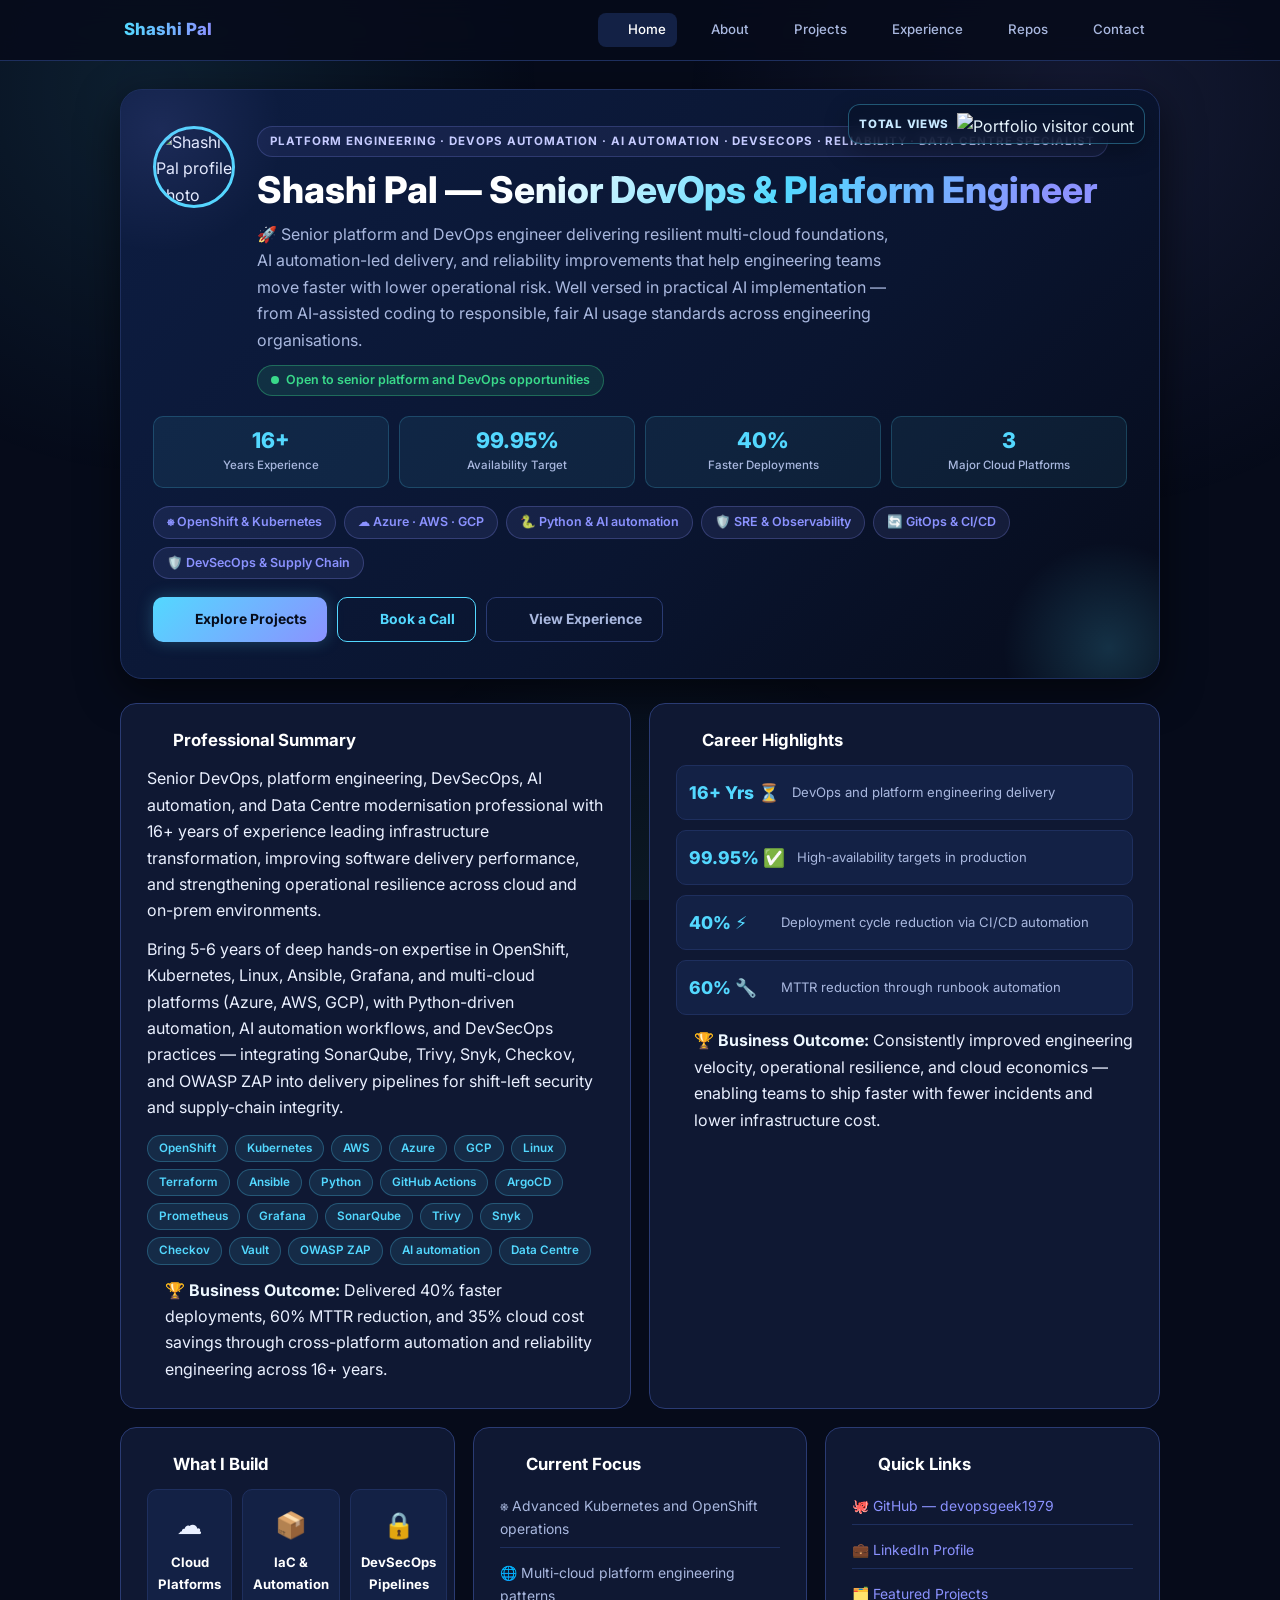
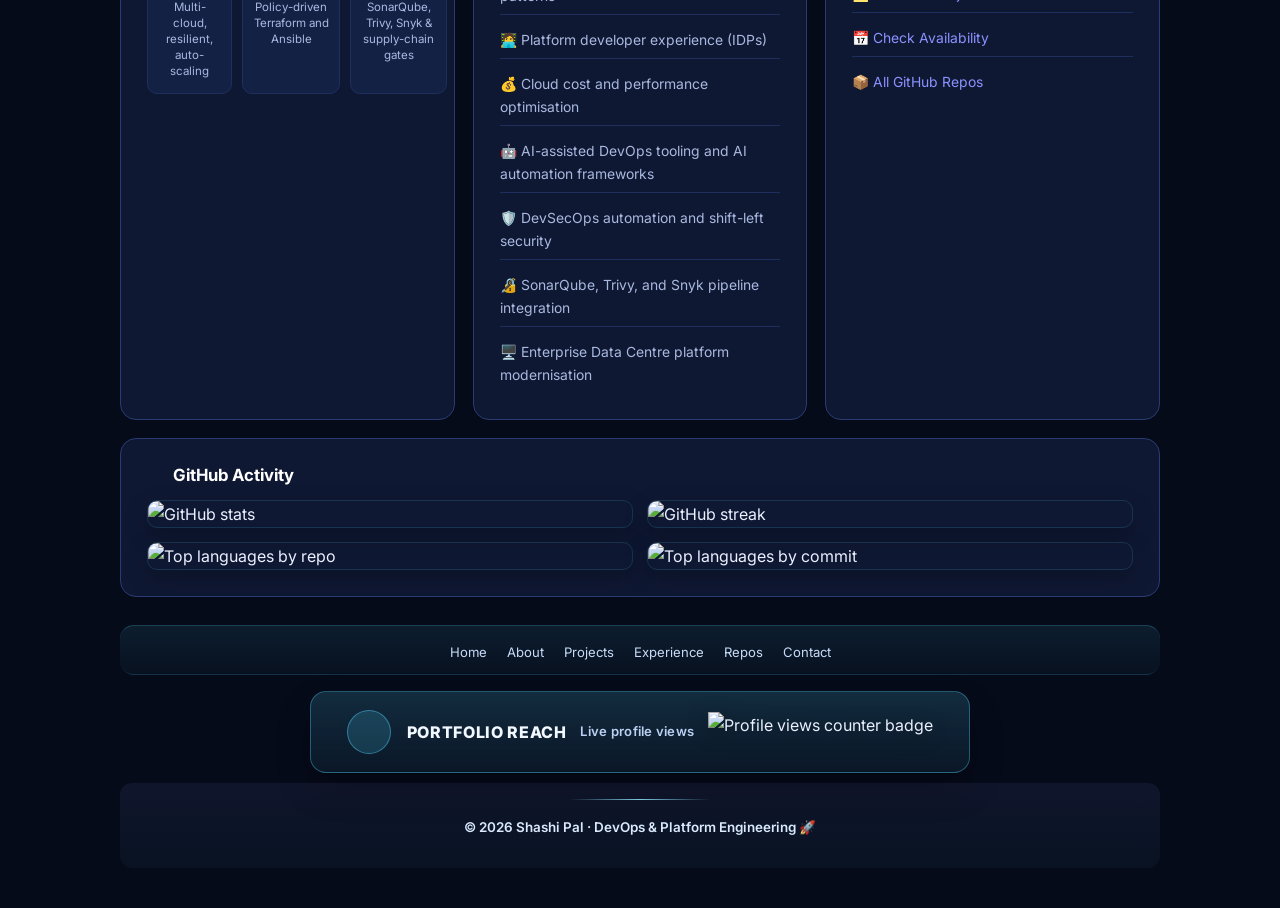
==== index.html @ 7ae26b55 "Add AI automation and Data Centre positioning across all profile pages" ====
<!doctype html>
<html lang="en">
  <head>
    <meta charset="UTF-8" />
    <meta name="viewport" content="width=device-width, initial-scale=1.0" />
    <meta name="description" content="Shashi Pal — Senior DevOps &amp; Platform Engineer with 16+ years leading multi-cloud platform engineering, Kubernetes, DevSecOps, AI automation, and Data Centre modernisation. Available for senior remote roles." />
    <meta name="keywords" content="DevOps Engineer, Platform Engineer, DevSecOps, AI automation, Data Centre, Kubernetes, Terraform, CI/CD, AWS, Azure, GCP, SRE, Infrastructure as Code, cloud automation, multi-cloud, SonarQube, Trivy, Snyk, Checkov, HashiCorp Vault, OWASP ZAP, supply chain security, shift-left security" />
    <meta name="author" content="Shashi Pal" />
    <meta name="robots" content="index, follow" />
    <title>Shashi Pal | Senior DevOps &amp; Platform Engineer</title>
    <link rel="canonical" href="https://devopsgeek1979.github.io/devopsgeek1979/" />
    <!-- Open Graph -->
    <meta property="og:type" content="website" />
    <meta property="og:url" content="https://devopsgeek1979.github.io/devopsgeek1979/" />
    <meta property="og:title" content="Shashi Pal | Senior DevOps &amp; Platform Engineer" />
    <meta property="og:description" content="Senior DevOps &amp; Platform Engineer with 16+ years leading multi-cloud platforms, Kubernetes, CI/CD pipelines, and reliability engineering. Available for senior remote roles." />
    <meta property="og:image" content="https://devopsgeek1979.github.io/devopsgeek1979/assets/og-preview.png" />
    <!-- Twitter Card -->
    <meta name="twitter:card" content="summary_large_image" />
    <meta name="twitter:title" content="Shashi Pal | Senior DevOps &amp; Platform Engineer" />
    <meta name="twitter:description" content="Senior DevOps &amp; Platform Engineer with 16+ years leading multi-cloud platforms, Kubernetes, CI/CD pipelines, and reliability engineering." />
    <meta name="twitter:image" content="https://devopsgeek1979.github.io/devopsgeek1979/assets/og-preview.png" />
    <link rel="stylesheet" href="assets/css/styles.css" />
    <link rel="preconnect" href="https://unpkg.com" crossorigin />
    <link rel="dns-prefetch" href="//unpkg.com" />
    <script defer src="https://unpkg.com/lucide@latest/dist/umd/lucide.min.js"></script>
  </head>
  <body>
    <div id="scroll-progress"></div>
    <header class="site-header">
      <nav class="nav" aria-label="Primary navigation">
        <a class="brand" href="index.html">Shashi Pal</a>
        <div class="nav-links">
          <a href="index.html" data-nav><i data-lucide="house" class="lucide"></i>Home</a>
          <a href="about.html" data-nav><i data-lucide="user" class="lucide"></i>About</a>
          <a href="projects.html" data-nav><i data-lucide="layout-grid" class="lucide"></i>Projects</a>
          <a href="experience.html" data-nav><i data-lucide="briefcase" class="lucide"></i>Experience</a>
          <a href="repos.html" data-nav><i data-lucide="git-branch" class="lucide"></i>Repos</a>
          <a href="contact.html" data-nav><i data-lucide="mail" class="lucide"></i>Contact</a>
        </div>
      </nav>
    </header>

    <main class="container">

      <section class="hero">
        <a class="hero-view-ribbon" aria-label="View GitHub profile" href="https://github.com/devopsgeek1979" target="_blank" rel="noopener noreferrer">
          <span class="hero-view-ribbon-label">Total Views</span>
          <img src="https://komarev.com/ghpvc/?username=devopsgeek1979&label=Visitors&color=53d8ff&style=flat-square" alt="Portfolio visitor count" loading="lazy" />
        </a>
        <div class="hero-head">
          <img class="profile-photo" src="https://github.com/devopsgeek1979.png" alt="Shashi Pal profile photo" width="92" height="92" loading="eager" decoding="async" />
          <div class="hero-text">
            <div class="hero-eyebrow">Platform Engineering · DevOps Automation · AI automation · DevSecOps · Reliability · Data Centre Specialist</div>
            <h1>Shashi Pal &mdash; Senior DevOps &amp; Platform Engineer</h1>
            <p>&#x1F680; Senior platform and DevOps engineer delivering resilient multi-cloud foundations, AI automation-led delivery, and reliability improvements that help engineering teams move faster with lower operational risk. Well versed in practical AI implementation &mdash; from AI-assisted coding to responsible, fair AI usage standards across engineering organisations.</p>
            <span class="avail-badge"><span class="avail-dot"></span> Open to senior platform and DevOps opportunities</span>
          </div>
        </div>
        <div class="hero-metrics">
          <div class="hero-metric"><strong>16+</strong><span>Years Experience</span></div>
          <div class="hero-metric"><strong>99.95%</strong><span>Availability Target</span></div>
          <div class="hero-metric"><strong>40%</strong><span>Faster Deployments</span></div>
          <div class="hero-metric"><strong>3</strong><span>Major Cloud Platforms</span></div>
        </div>
        <div class="hero-kpis">
          <span class="hero-kpi">&#x2388; OpenShift &amp; Kubernetes</span>
          <span class="hero-kpi">&#x2601;&#xFE0F; Azure &middot; AWS &middot; GCP</span>
          <span class="hero-kpi">&#x1F40D; Python &amp; AI automation</span>
          <span class="hero-kpi">&#x1F6E1;&#xFE0F; SRE &amp; Observability</span>
          <span class="hero-kpi">&#x1F504; GitOps &amp; CI/CD</span>
          <span class="hero-kpi">&#x1F6E1;&#xFE0F; DevSecOps &amp; Supply Chain</span>
        </div>
        <div class="button-row">
          <a class="button" href="projects.html"><i data-lucide="layout-grid" class="lucide"></i> Explore Projects</a>
          <a class="button outline" href="contact.html"><i data-lucide="mail" class="lucide"></i> Book a Call</a>
          <a class="button ghost" href="experience.html"><i data-lucide="briefcase" class="lucide"></i> View Experience</a>
        </div>
      </section>

      <section class="grid">
        <article class="card half" data-delay="1">
          <h2><i data-lucide="shield-check" class="lucide lucide-lg"></i>Professional Summary</h2>
          <p>Senior DevOps, platform engineering, DevSecOps, AI automation, and Data Centre modernisation professional with 16+ years of experience leading infrastructure transformation, improving software delivery performance, and strengthening operational resilience across cloud and on-prem environments.</p>
          <p>Bring 5-6 years of deep hands-on expertise in OpenShift, Kubernetes, Linux, Ansible, Grafana, and multi-cloud platforms (Azure, AWS, GCP), with Python-driven automation, AI automation workflows, and DevSecOps practices &mdash; integrating SonarQube, Trivy, Snyk, Checkov, and OWASP ZAP into delivery pipelines for shift-left security and supply-chain integrity.</p>
          <div class="chips">
            <span class="chip">OpenShift</span><span class="chip">Kubernetes</span><span class="chip">AWS</span>
            <span class="chip">Azure</span><span class="chip">GCP</span><span class="chip">Linux</span>
            <span class="chip">Terraform</span><span class="chip">Ansible</span><span class="chip">Python</span>
            <span class="chip">GitHub Actions</span><span class="chip">ArgoCD</span>
            <span class="chip">Prometheus</span><span class="chip">Grafana</span>
            <span class="chip">SonarQube</span><span class="chip">Trivy</span><span class="chip">Snyk</span>
            <span class="chip">Checkov</span><span class="chip">Vault</span><span class="chip">OWASP ZAP</span>
            <span class="chip">AI automation</span><span class="chip">Data Centre</span>
          </div>
          <div class="outcome-points">
            <div class="outcome-point"><strong>🏆 Business Outcome:</strong> <span>Delivered 40% faster deployments, 60% MTTR reduction, and 35% cloud cost savings through cross-platform automation and reliability engineering across 16+ years.</span></div>
          </div>
        </article>

        <article class="card half" data-delay="2">
          <h2><i data-lucide="trending-up" class="lucide lucide-lg"></i>Career Highlights</h2>
          <div class="kpi">
            <div class="item"><strong>16+ Yrs &#x23F3;</strong><span>DevOps and platform engineering delivery</span></div>
            <div class="item"><strong>99.95% &#x2705;</strong><span>High-availability targets in production</span></div>
            <div class="item"><strong>40% &#x26A1;</strong><span>Deployment cycle reduction via CI/CD automation</span></div>
            <div class="item"><strong>60% &#x1F527;</strong><span>MTTR reduction through runbook automation</span></div>
          </div>
          <div class="outcome-points">
            <div class="outcome-point"><strong>🏆 Business Outcome:</strong> <span>Consistently improved engineering velocity, operational resilience, and cloud economics — enabling teams to ship faster with fewer incidents and lower infrastructure cost.</span></div>
          </div>
        </article>

        <article class="card third" data-delay="1">
          <h2><i data-lucide="cpu" class="lucide lucide-lg"></i>What I Build</h2>
          <div class="feature-tiles">
            <div class="feature-tile">
              <span class="feature-tile-icon">&#x2601;&#xFE0F;</span>
              <span class="feature-tile-title">Cloud Platforms</span>
              <span class="feature-tile-desc">Multi-cloud, resilient, auto-scaling</span>
            </div>
            <div class="feature-tile">
              <span class="feature-tile-icon">&#x1F4E6;</span>
              <span class="feature-tile-title">IaC &amp; Automation</span>
              <span class="feature-tile-desc">Policy-driven Terraform and Ansible</span>
            </div>
            <div class="feature-tile">
              <span class="feature-tile-icon">&#x1F512;</span>
              <span class="feature-tile-title">DevSecOps Pipelines</span>
              <span class="feature-tile-desc">SonarQube, Trivy, Snyk &amp; supply-chain gates</span>
            </div>
          </div>
        </article>

        <article class="card third" data-delay="2">
          <h2><i data-lucide="target" class="lucide lucide-lg"></i>Current Focus</h2>
          <ul class="list-clean">
            <li>&#x2388; Advanced Kubernetes and OpenShift operations</li>
            <li>&#x1F310; Multi-cloud platform engineering patterns</li>
            <li>&#x1F9D1;&#x200D;&#x1F4BB; Platform developer experience (IDPs)</li>
            <li>&#x1F4B0; Cloud cost and performance optimisation</li>
            <li>&#x1F916; AI-assisted DevOps tooling and AI automation frameworks</li>
            <li>&#x1F6E1;&#xFE0F; DevSecOps automation and shift-left security</li>
            <li>&#x1F50F; SonarQube, Trivy, and Snyk pipeline integration</li>
            <li>&#x1F5A5;&#xFE0F; Enterprise Data Centre platform modernisation</li>
          </ul>
        </article>

        <article class="card third" data-delay="3">
          <h2><i data-lucide="link" class="lucide lucide-lg"></i>Quick Links</h2>
          <ul class="list-clean">
            <li>&#x1F419; <a href="https://github.com/devopsgeek1979" target="_blank" rel="noopener">GitHub &mdash; devopsgeek1979</a></li>
            <li>&#x1F4BC; <a href="https://www.linkedin.com/in/shashi-pal1979/" target="_blank" rel="noopener">LinkedIn Profile</a></li>
            <li>&#x1F5C2;&#xFE0F; <a href="projects.html">Featured Projects</a></li>
            <li>&#x1F4C5; <a href="contact.html">Check Availability</a></li>
            <li>&#x1F4E6; <a href="repos.html">All GitHub Repos</a></li>
          </ul>
        </article>
      </section>

      <section class="grid">
        <article class="card" data-delay="1">
          <h2><i data-lucide="bar-chart-2" class="lucide lucide-lg"></i>GitHub Activity</h2>
          <div class="stats-grid">
            <img src="https://github-profile-summary-cards.vercel.app/api/cards/stats?username=devopsgeek1979&theme=tokyonight" alt="GitHub stats" loading="lazy" />
            <img src="https://streak-stats.demolab.com/?user=devopsgeek1979&theme=tokyonight&hide_border=true" alt="GitHub streak" loading="lazy" />
            <img src="https://github-profile-summary-cards.vercel.app/api/cards/repos-per-language?username=devopsgeek1979&theme=tokyonight" alt="Top languages by repo" loading="lazy" />
            <img src="https://github-profile-summary-cards.vercel.app/api/cards/most-commit-language?username=devopsgeek1979&theme=tokyonight" alt="Top languages by commit" loading="lazy" />
          </div>
        </article>
      </section>

      <nav class="footer-links" aria-label="Footer navigation">
        <a href="index.html">Home</a><a href="about.html">About</a>
        <a href="projects.html">Projects</a><a href="experience.html">Experience</a>
        <a href="repos.html">Repos</a><a href="contact.html">Contact</a>
      </nav>
      <a class="footer-profile-card" aria-label="View GitHub profile" href="https://github.com/devopsgeek1979" target="_blank" rel="noopener noreferrer">
        <div class="footer-profile-icon-wrap"><i data-lucide="eye" class="lucide footer-profile-icon"></i></div>
        <div class="footer-profile-content">
          <p class="footer-profile-title">Portfolio Reach</p>
          <p class="footer-profile-subtitle">Live profile views</p>
          <img src="https://komarev.com/ghpvc/?username=devopsgeek1979&label=Portfolio%20Views&color=53d8ff&style=for-the-badge" alt="Profile views counter badge" loading="lazy" />
        </div>
      </a>
      <footer class="footer">&copy; 2026 Shashi Pal &middot; DevOps &amp; Platform Engineering &#x1F680;</footer>
    </main>
    <script src="assets/js/main.js"></script>
  </body>
</html>
---- assets/css/styles.css ----
@import url('https://fonts.googleapis.com/css2?family=Inter:wght@400;500;600;700;800&display=swap');

/* ── Design tokens ───────────────────────────────────── */
:root {
  --bg:#060b1a; --panel:#0f1833; --panel-soft:#132145; --panel-raised:#111c3a;
  --text:#eaf0ff; --muted:#a9b8df; --muted-2:#6b7fb8;
  --accent:#53d8ff; --accent-2:#8b92ff; --accent-3:#6cf4c2; --accent-4:#ffb347;
  --danger:#ff6b6b; --ok:#39d98a; --warn:#f7b731;
  --border:#2a3b73; --border-soft:#1e2f5e;
  --radius:16px; --radius-sm:10px; --radius-lg:22px;
  --shadow:0 4px 24px rgba(0,0,0,.45); --shadow-lg:0 12px 40px rgba(0,0,0,.55);
  --transition:0.18s ease;
}

/* ── Reset / Base ────────────────────────────────────── */
*,*::before,*::after{box-sizing:border-box;margin:0;padding:0}
html{scroll-behavior:smooth}
body{font-family:'Inter',system-ui,sans-serif;background:var(--bg);color:var(--text);line-height:1.65;min-height:100vh;-webkit-font-smoothing:antialiased;position:relative;overflow-x:hidden}
body::before{
  content:'';position:fixed;inset:0;pointer-events:none;z-index:-1;
  background:
    radial-gradient(circle at 12% 10%, rgba(83,216,255,.10), transparent 28%),
    radial-gradient(circle at 85% 12%, rgba(139,146,255,.11), transparent 30%),
    radial-gradient(circle at 50% 100%, rgba(108,244,194,.06), transparent 26%);
}
img{max-width:100%;height:auto;display:block}
a{color:var(--accent);text-decoration:none;transition:color var(--transition)}
a:hover{color:#fff}
ul{list-style:none}
h1,h2,h3,h4{line-height:1.25;font-weight:700}
p{margin:0}

/* ── Scroll progress bar ─────────────────────────────── */
#scroll-progress{
  position:fixed;top:0;left:0;height:3px;width:0;z-index:1000;
  background:linear-gradient(90deg,var(--accent),var(--accent-2),var(--accent-3));
  transition:width .1s linear;
}

/* ── Navigation ──────────────────────────────────────── */
.site-header{
  position:sticky;top:0;z-index:100;
  background:rgba(6,11,26,.85);
  -webkit-backdrop-filter:blur(12px);
  backdrop-filter:blur(12px);
  border-bottom:1px solid var(--border-soft);
}
.nav{
  max-width:1080px;margin:0 auto;padding:0 24px;
  min-height:60px;display:flex;align-items:center;justify-content:space-between;gap:16px;
}
.brand{font-size:1.05rem;font-weight:800;background:linear-gradient(90deg,var(--accent),var(--accent-2));-webkit-background-clip:text;background-clip:text;-webkit-text-fill-color:transparent}
.nav-links{display:flex;gap:4px;align-items:center;flex-wrap:wrap}
.nav-links a{
  display:flex;align-items:center;gap:5px;padding:6px 11px;border-radius:8px;
  font-size:.83rem;font-weight:500;color:var(--muted);transition:background var(--transition),color var(--transition);
}
.nav-links a:hover,.nav-links a.active{background:var(--panel-soft);color:#fff}
.nav-links .lucide{width:14px;height:14px}

/* ── Container ───────────────────────────────────────── */
.container{max-width:1080px;margin:0 auto;padding:28px 20px 40px}

/* ── Hero ────────────────────────────────────────────── */
.hero{
  position:relative;overflow:hidden;
  border-radius:var(--radius-lg);padding:36px 32px;margin-bottom:24px;
  background:linear-gradient(135deg,#0d1d42 0%,#0a1530 60%,#060b1a 100%);
  border:1px solid var(--border-soft);
  box-shadow:var(--shadow-lg);
}
.hero-view-ribbon{
  position:absolute;
  top:14px;
  right:14px;
  z-index:3;
  display:flex;
  align-items:center;
  gap:8px;
  padding:8px 10px;
  border-radius:12px;
  border:1px solid rgba(83,216,255,.34);
  background:rgba(8,18,42,.72);
  -webkit-backdrop-filter:blur(8px);
  backdrop-filter:blur(8px);
  box-shadow:0 8px 24px rgba(0,0,0,.28);
  text-decoration:none;
  color:#e9f7ff;
  transition:transform var(--transition),border-color var(--transition),background var(--transition);
}
.hero-view-ribbon:hover{transform:translateY(-1px);border-color:rgba(83,216,255,.58);background:rgba(10,22,50,.82)}
.hero-view-ribbon:focus-visible{outline:none;box-shadow:0 0 0 3px rgba(83,216,255,.25),0 8px 24px rgba(0,0,0,.28)}
.hero-view-ribbon-label{font-size:.72rem;font-weight:800;letter-spacing:.06em;text-transform:uppercase;color:#c7e8ff}
.hero-view-ribbon img{height:22px;width:auto;display:block}
.hero::before{
  content:'';position:absolute;inset:auto -60px -80px auto;width:220px;height:220px;border-radius:50%;
  background:radial-gradient(circle, rgba(83,216,255,.18), transparent 68%);
  pointer-events:none;
}
.hero::after{
  content:'';position:absolute;top:-80px;left:-80px;width:240px;height:240px;border-radius:50%;
  background:radial-gradient(circle, rgba(139,146,255,.12), transparent 72%);
  pointer-events:none;
}
.hero-head{display:flex;align-items:flex-start;gap:22px;margin-bottom:20px}
.profile-photo{width:82px;height:82px;border-radius:50%;border:3px solid var(--accent);flex-shrink:0;animation:float 5s ease-in-out infinite}
.hero-text{flex:1}
.hero-eyebrow{
  display:inline-flex;align-items:center;gap:8px;margin-bottom:10px;
  padding:5px 12px;border-radius:999px;
  border:1px solid rgba(139,146,255,.22);background:rgba(139,146,255,.08);
  color:#c6cbff;font-size:.72rem;font-weight:700;letter-spacing:.08em;text-transform:uppercase;
}
.hero h1{
  font-size:clamp(1.5rem,3.5vw,2.3rem);font-weight:800;
  background:linear-gradient(120deg,#fff 30%,var(--accent) 60%,var(--accent-2) 90%);
  -webkit-background-clip:text;background-clip:text;-webkit-text-fill-color:transparent;
  margin-bottom:8px;
}
.hero p{color:var(--muted);font-size:1rem;margin-bottom:12px;max-width:64ch}

/* Availability badge */
.avail-badge{
  display:inline-flex;align-items:center;gap:7px;
  background:rgba(57,217,138,.12);border:1px solid rgba(57,217,138,.35);
  color:#39d98a;border-radius:999px;padding:4px 13px;font-size:.78rem;font-weight:600;
}
.avail-dot{width:8px;height:8px;border-radius:50%;background:#39d98a;animation:pulse 1.8s ease-in-out infinite}
@keyframes pulse{0%,100%{opacity:1;transform:scale(1)}50%{opacity:.5;transform:scale(1.4)}}

/* Hero metrics row */
.hero-metrics{
  display:grid;grid-template-columns:repeat(4,1fr);gap:10px;
  margin:18px 0;
}
.hero-metric{
  background:rgba(83,216,255,.07);border:1px solid rgba(83,216,255,.2);
  border-radius:var(--radius-sm);padding:12px 10px;text-align:center;
}
.hero-metric strong{display:block;font-size:1.35rem;font-weight:800;color:var(--accent);line-height:1.1}
.hero-metric span{font-size:.72rem;color:var(--muted);margin-top:4px;display:block;font-weight:500}

/* Hero KPI pills */
.hero-kpis{display:flex;flex-wrap:wrap;gap:8px;margin:14px 0}
.hero-kpi{
  background:rgba(139,146,255,.1);border:1px solid rgba(139,146,255,.25);
  color:var(--accent-2);border-radius:999px;padding:5px 13px;font-size:.78rem;font-weight:600;
}

/* Impact strip */
.impact-strip{
  display:grid;grid-template-columns:repeat(4,1fr);gap:10px;margin-top:18px;
}
.impact-item{
  background:rgba(108,244,194,.07);border:1px solid rgba(108,244,194,.2);
  border-radius:var(--radius-sm);padding:14px 10px;text-align:center;
}
.impact-item strong{display:block;font-size:1.5rem;font-weight:800;color:var(--accent-3);line-height:1}
.impact-item span{font-size:.72rem;color:var(--muted);margin-top:5px;display:block;font-weight:500}

/* ── Buttons ──────────────────────────────────────────── */
.button-row{display:flex;flex-wrap:wrap;gap:10px;margin-top:18px}
.button{
  display:inline-flex;align-items:center;gap:7px;
  background:linear-gradient(135deg,var(--accent),var(--accent-2));
  color:#060b1a;border-radius:var(--radius-sm);padding:10px 20px;
  font-size:.87rem;font-weight:700;border:none;cursor:pointer;
  justify-content:center;
  transition:opacity var(--transition),transform var(--transition),box-shadow var(--transition);
  box-shadow:0 0 16px rgba(83,216,255,.25);
}
.button:hover{opacity:.88;transform:translateY(-1px);box-shadow:0 0 24px rgba(83,216,255,.4);color:#000}
.button.outline{
  background:transparent;color:var(--accent);
  border:1.5px solid var(--accent);box-shadow:none;
}
.button.outline:hover{background:rgba(83,216,255,.1);color:var(--accent)}
.button.ghost{
  background:transparent;color:var(--muted);
  border:1.5px solid var(--border);box-shadow:none;
}
.button.ghost:hover{background:var(--panel-soft);color:#fff;border-color:var(--muted-2)}
.button .lucide{width:15px;height:15px}

/* ── Grid system ─────────────────────────────────────── */
.grid{display:grid;gap:18px;grid-template-columns:repeat(12,1fr);margin-bottom:18px}
.card{
  grid-column:span 12;
  background:var(--panel);border:1px solid var(--border);border-radius:var(--radius);
  padding:26px;transition:border-color var(--transition),box-shadow var(--transition),transform var(--transition);
  animation:fadeUp .5s ease both;position:relative;overflow:hidden;
}
.card > p + p{margin-top:12px}
.card::before{
  content:'';position:absolute;top:0;left:0;right:0;height:2px;
  background:linear-gradient(90deg,var(--accent),var(--accent-2),var(--accent-3));
  opacity:0;transition:opacity var(--transition);
}
.card:hover{border-color:rgba(83,216,255,.35);box-shadow:0 8px 30px rgba(83,216,255,.1);transform:translateY(-2px)}
.card:hover::before{opacity:1}
.card.half{grid-column:span 6}
.card.third{grid-column:span 4}
.card h2{
  display:flex;align-items:center;gap:8px;
  font-size:1.05rem;font-weight:700;margin-bottom:14px;color:#fff;
}
.card h2 .lucide-lg{width:18px;height:18px;color:var(--accent)}

/* animation delay helpers */
[data-delay="1"]{animation-delay:.05s}
[data-delay="2"]{animation-delay:.12s}
[data-delay="3"]{animation-delay:.19s}

/* ── Feature tiles ───────────────────────────────────── */
.feature-tiles{display:grid;grid-template-columns:repeat(3,1fr);gap:10px;margin-top:8px}
.feature-tile{
  background:var(--panel-soft);border:1px solid var(--border-soft);
  border-radius:var(--radius-sm);padding:14px 10px;text-align:center;
  transition:background var(--transition),border-color var(--transition);
}
.feature-tile:hover{background:var(--panel-raised);border-color:rgba(83,216,255,.3)}
.feature-tile-icon{font-size:1.6rem;display:block;margin-bottom:6px}
.feature-tile-title{font-size:.82rem;font-weight:700;color:#fff;display:block;margin-bottom:3px}
.feature-tile-desc{font-size:.72rem;color:var(--muted);display:block;line-height:1.4}

/* ── Values grid ─────────────────────────────────────── */
.values-grid{display:grid;grid-template-columns:repeat(3,1fr);gap:10px;margin-top:16px}
.value-card{
  background:var(--panel-soft);border:1px solid var(--border-soft);
  border-radius:var(--radius-sm);padding:16px 12px;text-align:center;
  transition:border-color var(--transition),background var(--transition);
}
.value-card:hover{border-color:rgba(108,244,194,.35);background:var(--panel-raised)}
.value-icon{font-size:1.5rem;display:block;margin-bottom:7px}
.value-title{font-size:.82rem;font-weight:700;color:#fff;display:block;margin-bottom:4px}
.value-desc{font-size:.72rem;color:var(--muted);display:block;line-height:1.4}

/* ── Skill bars ──────────────────────────────────────── */
.skill-list{display:flex;flex-direction:column;gap:12px;margin-top:4px}
.skill-row{display:flex;flex-direction:column;gap:5px}
.skill-meta{display:flex;justify-content:space-between;align-items:center}
.skill-name{font-size:.83rem;font-weight:600;color:var(--text)}
.skill-pct{font-size:.75rem;font-weight:700;color:var(--accent)}
.skill-track{height:6px;background:var(--panel-soft);border-radius:999px;overflow:hidden}
.skill-fill{
  height:100%;border-radius:999px;width:0;
  background:linear-gradient(90deg,var(--accent),var(--accent-2));
  transition:width .8s cubic-bezier(.4,0,.2,1);
}
.skill-fill.animate{width:calc(var(--w)*100%)}
.skill-fill-95{--w:.95}
.skill-fill-90{--w:.90}
.skill-fill-92{--w:.92}
.skill-fill-94{--w:.94}
.skill-fill-88{--w:.88}
.skill-fill-85{--w:.85}
.skill-fill-91{--w:.91}
.skill-fill-86{--w:.86}
.skill-fill-87{--w:.87}
.skill-fill-82{--w:.82}

/* ── KPI boxes ───────────────────────────────────────── */
.kpi{display:flex;flex-direction:column;gap:10px}
.kpi .item{
  display:flex;align-items:center;gap:12px;
  background:var(--panel-soft);border-radius:var(--radius-sm);padding:12px;
  border:1px solid var(--border-soft);
}
.kpi .item strong{font-size:1.1rem;font-weight:800;color:var(--accent);min-width:80px;white-space:nowrap}
.kpi .item span{font-size:.82rem;color:var(--muted)}

/* ── Chips / badges ──────────────────────────────────── */
.chips{display:flex;flex-wrap:wrap;gap:7px;margin-top:14px}
.chip{
  background:rgba(83,216,255,.1);border:1px solid rgba(83,216,255,.25);
  color:var(--accent);border-radius:999px;padding:3px 11px;font-size:.73rem;font-weight:600;
  transition:transform var(--transition),border-color var(--transition),background var(--transition);
}
.chip:hover{transform:translateY(-1px);border-color:rgba(83,216,255,.42);background:rgba(83,216,255,.16)}
.badge{
  display:inline-block;border-radius:999px;padding:2px 10px;
  font-size:.7rem;font-weight:700;background:rgba(57,217,138,.15);color:var(--ok);
  border:1px solid rgba(57,217,138,.3);margin-top:4px;
}
.badge.info{background:rgba(83,216,255,.12);color:var(--accent);border-color:rgba(83,216,255,.3)}
.badge.warn{background:rgba(247,183,49,.12);color:var(--warn);border-color:rgba(247,183,49,.3)}
.badge.danger{background:rgba(255,107,107,.12);color:var(--danger);border-color:rgba(255,107,107,.3)}

.profile-points{display:grid;gap:10px;margin-top:16px}
.profile-point{padding:14px 14px 13px;border-radius:12px;background:rgba(83,216,255,.06);border:1px solid rgba(83,216,255,.16)}
.profile-point strong{display:block;font-size:.84rem;font-weight:800;color:#fff;margin-bottom:4px}
.profile-point span{display:block;font-size:.78rem;color:var(--muted);line-height:1.55}

.role-fit-list{display:flex;flex-wrap:wrap;gap:8px;margin-top:14px}
.role-fit-chip{display:inline-flex;align-items:center;justify-content:center;padding:6px 12px;border-radius:999px;background:rgba(139,146,255,.12);border:1px solid rgba(139,146,255,.22);color:#d6dbff;font-size:.76rem;font-weight:700}
.ghost-chip{background:rgba(255,255,255,.04);border-color:rgba(255,255,255,.10);color:var(--muted)}
.compact-role-fit{margin-top:14px}
.slim-notice{margin-top:14px;margin-bottom:0}

/* ── Timeline ────────────────────────────────────────── */
.timeline{display:flex;flex-direction:column;gap:22px;position:relative;padding-left:22px}
.timeline::before{
  content:'';position:absolute;left:6px;top:4px;bottom:4px;width:2px;
  background:linear-gradient(to bottom,var(--accent),var(--accent-2),transparent);
  border-radius:2px;
}
.timeline .point{position:relative}
.timeline .point::before{
  content:'';position:absolute;left:-22px;top:5px;
  width:12px;height:12px;border-radius:50%;
  background:var(--accent);border:2px solid var(--bg);
  box-shadow:0 0 8px var(--accent);
  transition:transform var(--transition),box-shadow var(--transition);
}
.timeline .point:hover::before{transform:scale(1.3);box-shadow:0 0 14px var(--accent)}
.timeline .point h3{font-size:.95rem;font-weight:700;color:#fff;margin-bottom:3px}
.timeline .date{font-size:.75rem;color:var(--accent-2);font-weight:600;margin-bottom:6px}
.timeline .point p{font-size:.84rem;color:var(--muted);line-height:1.6}
.timeline-outcome{
  margin-top:6px;
  font-size:.78rem;
  color:#cde1ff;
  background:rgba(83,216,255,.08);
  border:1px solid rgba(83,216,255,.2);
  border-left:2px solid var(--accent);
  border-radius:6px;
  padding:5px 9px;
}
.timeline-outcome strong{color:#eef7ff}
.outcome-points{margin:12px 0 0 18px;padding:0;list-style:disc}
.outcome-points li{font-size:.79rem;color:#c9d9f6;line-height:1.55;margin-bottom:4px}
.outcome-points li::marker{color:var(--accent)}
.outcome-points strong{color:#edf7ff}

/* ── Project cards ───────────────────────────────────── */
.project{
  padding:16px;margin-bottom:14px;border-radius:var(--radius-sm);
  background:var(--panel-soft);border:1px solid var(--border-soft);border-left:3px solid var(--accent);
  transition:transform var(--transition),border-color var(--transition);
}
.project:last-child{margin-bottom:0}
.project:hover{transform:translateX(3px);border-color:rgba(83,216,255,.4)}
.project h3{font-size:.93rem;font-weight:700;color:#fff;margin-bottom:6px}
.project p{font-size:.83rem;color:var(--muted);margin-bottom:8px;line-height:1.6}
.project .impact{
  font-size:.78rem;font-weight:600;color:var(--accent-3);
  background:rgba(108,244,194,.08);border-radius:6px;padding:5px 9px;margin-bottom:8px;
  border-left:2px solid var(--accent-3);
}
.project .tech{display:flex;flex-wrap:wrap;gap:5px;margin-bottom:8px}
.project .tech span{
  background:rgba(139,146,255,.1);border:1px solid rgba(139,146,255,.2);
  color:var(--accent-2);border-radius:5px;padding:2px 8px;font-size:.7rem;font-weight:600;
}
.project .stack-points{
  margin:2px 0 10px 18px;
  padding:0;
  list-style:disc;
}
.project .stack-points li{
  font-size:.78rem;
  color:#c6d5f2;
  line-height:1.55;
  margin-bottom:4px;
}
.project .stack-points li::marker{color:var(--accent)}
.project .stack-points strong{color:#eaf3ff;font-weight:700}

/* ── Repo cards ──────────────────────────────────────── */
.repo-grid{display:grid;grid-template-columns:repeat(auto-fill,minmax(260px,1fr));gap:14px;margin-top:14px}
.repo-card{
  background:var(--panel-soft);border:1px solid var(--border-soft);
  border-radius:var(--radius-sm);padding:16px;display:flex;flex-direction:column;gap:8px;
  transition:border-color var(--transition),transform var(--transition),box-shadow var(--transition);
  position:relative;overflow:hidden;
}
.repo-card::before{
  content:'';position:absolute;top:0;left:0;right:0;height:2px;
  background:linear-gradient(90deg,var(--accent-2),var(--accent));
  transform:scaleX(0);transform-origin:left;transition:transform .25s ease;
}
.repo-card:hover{border-color:rgba(139,146,255,.4);transform:translateY(-3px);box-shadow:0 6px 20px rgba(0,0,0,.4)}
.repo-card:hover::before{transform:scaleX(1)}
.repo-name{font-size:.88rem;font-weight:700;color:var(--accent);display:flex;align-items:center;gap:6px;line-height:1.4}
.repo-desc{font-size:.78rem;color:var(--muted);flex:1;line-height:1.55}
.repo-lang-dot{width:8px;height:8px;border-radius:50%;display:inline-block;flex:0 0 auto;box-shadow:0 0 0 2px rgba(255,255,255,.04)}
.repo-card h3{font-size:.88rem;font-weight:700;color:var(--accent);display:flex;align-items:center;gap:6px}
.repo-card p{font-size:.78rem;color:var(--muted);flex:1;line-height:1.5}
.repo-card .repo-meta{display:flex;gap:10px;flex-wrap:wrap;margin-top:auto}
.repo-card .repo-lang,.repo-card .repo-stars,.repo-card .repo-meta > span{font-size:.7rem;color:var(--muted-2);display:flex;align-items:center;gap:4px}

/* ── Notice / callout ────────────────────────────────── */
.notice{
  background:rgba(83,216,255,.07);border-left:3px solid var(--accent);
  border-radius:0 8px 8px 0;padding:12px 14px;margin:14px 0;
  font-size:.85rem;color:var(--muted);font-style:normal;
}

/* ── Lists ───────────────────────────────────────────── */
.list-clean{display:flex;flex-direction:column;gap:8px}
.list-clean li{font-size:.87rem;color:var(--muted);padding:6px 0;border-bottom:1px solid var(--border-soft)}
.list-clean li:last-child{border:none}
.list-clean a{color:var(--accent-2)}
.list-clean a:hover{color:var(--accent)}
.section-intro{font-size:.87rem;color:var(--muted);margin-bottom:14px}
.section-heading-spaced{margin-top:20px}
.content-top-gap{margin-top:14px}
.button-row-top-gap{margin-top:16px}

#repos-loading{
  display:flex;align-items:center;gap:10px;padding:14px 16px;margin-top:8px;
  background:rgba(83,216,255,.06);border:1px dashed rgba(83,216,255,.22);
  border-radius:14px;color:var(--muted);
}

/* ── Stats grid ──────────────────────────────────────── */
.stats-grid{display:grid;grid-template-columns:repeat(2,1fr);gap:14px;margin-top:10px}
.stats-grid img{border-radius:var(--radius-sm);width:100%;border:1px solid rgba(83,216,255,.14);box-shadow:0 8px 24px rgba(0,0,0,.24);transition:transform var(--transition),box-shadow var(--transition),border-color var(--transition)}
.stats-grid img:hover{transform:translateY(-2px);box-shadow:0 12px 30px rgba(0,0,0,.35);border-color:rgba(83,216,255,.3)}

/* ── Contact / Brand channels ────────────────────────── */
.brand-channels{display:grid;grid-template-columns:repeat(3,1fr);gap:20px;margin-top:14px}
.brand-card{
  display:flex;flex-direction:column;align-items:center;gap:10px;
  padding:24px 16px 20px;border-radius:var(--radius);
  border:1.5px solid var(--border);text-align:center;
  transition:transform var(--transition),box-shadow var(--transition),border-color var(--transition);
  text-decoration:none;
}
.brand-card:hover{transform:translateY(-4px);box-shadow:var(--shadow-lg)}
.brand-card.brand-linkedin,.brand-card.li{background:linear-gradient(145deg,#0a192e,#0e2337);border-top:3px solid #0a66c2}
.brand-card.brand-linkedin:hover,.brand-card.li:hover{border-color:#0a66c2;box-shadow:0 8px 32px rgba(10,102,194,.3)}
.brand-card.brand-github,.brand-card.gh{background:linear-gradient(145deg,#161b22,#1e2430);border-top:3px solid #6e40c9}
.brand-card.brand-github:hover,.brand-card.gh:hover{border-color:#6e40c9;box-shadow:0 8px 32px rgba(110,64,201,.3)}
.brand-card.brand-email,.brand-card.em{background:linear-gradient(145deg,#1a0e2e,#150d20);border-top:3px solid var(--accent-2)}
.brand-card.brand-email:hover,.brand-card.em:hover{border-color:var(--accent-2);box-shadow:0 8px 32px rgba(139,146,255,.3)}
.brand-card.li{background:linear-gradient(145deg,#0a192e,#0e2337);border-top:3px solid #0a66c2}
.brand-card.li:hover{border-color:#0a66c2;box-shadow:0 8px 32px rgba(10,102,194,.3)}
.brand-card.gh{background:linear-gradient(145deg,#161b22,#1e2430);border-top:3px solid #6e40c9}
.brand-card.gh:hover{border-color:#6e40c9;box-shadow:0 8px 32px rgba(110,64,201,.3)}
.brand-card.em{background:linear-gradient(145deg,#1a0e2e,#150d20);border-top:3px solid var(--accent-2)}
.brand-card.em:hover{border-color:var(--accent-2);box-shadow:0 8px 32px rgba(139,146,255,.3)}
.brand-logo{display:grid;place-items:center;width:62px;height:62px;border-radius:18px;background:rgba(255,255,255,.04);border:1px solid rgba(255,255,255,.08)}
.brand-card svg{width:40px;height:40px}
.brand-label{font-size:.82rem;font-weight:600;color:var(--muted)}
.brand-handle{font-size:.78rem;color:var(--muted-2)}
.brand-cta{font-size:.76rem;font-weight:700;color:#fff}

/* Contact form */
.form-card,.contact-sidebar{height:100%}
.contact-form-intro{font-size:.87rem;color:var(--muted);margin-bottom:4px}
.contact-mini-note{display:flex;gap:8px;align-items:flex-start;background:rgba(139,146,255,.08);border:1px solid rgba(139,146,255,.18);color:var(--muted);border-radius:12px;padding:10px 12px;margin:10px 0 16px;font-size:.8rem}
.contact-mini-note-icon{width:16px;height:16px;color:var(--accent-2);flex:0 0 auto;margin-top:2px}
.form-success{display:flex;align-items:center;gap:10px;background:rgba(57,217,138,.1);color:#dffbea;border:1px solid rgba(57,217,138,.3);border-radius:12px;padding:12px 14px;margin:12px 0 18px}
.form-success-icon{font-size:1.15rem;line-height:1}
.contact-form{display:flex;flex-direction:column;gap:14px}
.modern-form{margin-top:8px}
.contact-form-grid{display:grid;grid-template-columns:repeat(2,minmax(0,1fr));gap:14px}
.contact-form input,.contact-form textarea,.contact-form select{
  width:100%;background:var(--panel-soft);border:1.5px solid var(--border-soft);
  border-radius:var(--radius-sm);padding:11px 14px;color:var(--text);
  font-family:inherit;font-size:.88rem;transition:border-color var(--transition);outline:none;
}
.contact-form input:hover,.contact-form textarea:hover,.contact-form select:hover{border-color:rgba(83,216,255,.32)}
.contact-form input:focus,.contact-form textarea:focus,.contact-form select:focus{border-color:var(--accent)}
.contact-form textarea{min-height:110px;resize:vertical}
.contact-form label{font-size:.8rem;font-weight:600;color:var(--muted-2);margin-bottom:3px;display:block}
.field-group{display:flex;flex-direction:column}
.field-float{position:relative}
.field-float input,.field-float textarea,.field-float select{padding-top:20px;padding-bottom:12px}
.field-float label{position:absolute;left:14px;top:11px;margin:0;pointer-events:none;transition:color var(--transition),transform var(--transition);font-size:.76rem}
.field-float:focus-within label{color:var(--accent);transform:translateY(-1px)}
.field-bar{position:absolute;left:14px;right:14px;bottom:0;height:2px;border-radius:999px;background:linear-gradient(90deg,var(--accent),var(--accent-2));transform:scaleX(0);transform-origin:left;transition:transform var(--transition)}
.field-float:focus-within .field-bar{transform:scaleX(1)}
.field-select select{appearance:none}
.field-textarea textarea{padding-bottom:28px}
.char-counter{position:absolute;right:12px;bottom:8px;font-size:.7rem;color:var(--muted-2)}
.send-btn{justify-content:center}
.contact-submit-note{font-size:.78rem;color:var(--muted-2);text-align:center;margin-top:-2px}
.contact-submit-note a{color:var(--accent)}
.contact-availability{display:flex;gap:10px;align-items:flex-start}
.contact-availability-icon{width:18px;height:18px;color:var(--ok);flex:0 0 auto;margin-top:2px}
.contact-availability-ok{color:#fff}
.contact-help-heading{margin-top:20px}
.contact-help-list li{display:flex;gap:8px;align-items:flex-start}
.contact-help-icon{width:16px;height:16px;color:var(--accent);flex:0 0 auto;margin-top:3px}
.contact-sidebar-buttons .button{flex:1 1 180px;justify-content:center}
.contact-trust-strip{display:grid;grid-template-columns:repeat(3,1fr);gap:10px;margin-top:18px}
.contact-trust-item{background:rgba(83,216,255,.07);border:1px solid rgba(83,216,255,.18);border-radius:var(--radius-sm);padding:12px 10px;text-align:center}
.contact-trust-item strong{display:block;font-size:1rem;font-weight:800;color:var(--accent);line-height:1.1}
.contact-trust-item span{display:block;margin-top:4px;font-size:.72rem;color:var(--muted)}

/* ── Footer ──────────────────────────────────────────── */
.footer-links{
  display:flex;flex-wrap:wrap;justify-content:center;gap:6px 20px;
  padding:16px 14px 10px;
  border-top:1px solid rgba(83,216,255,.24);
  border-bottom:1px solid rgba(83,216,255,.12);
  margin-top:28px;
  border-radius:14px;
  background:linear-gradient(180deg,rgba(83,216,255,.09),rgba(83,216,255,.03));
}
.footer-links a{font-size:.82rem;color:#c8dcf8;transition:color var(--transition)}
.footer-links a:hover{color:#8fe9ff}
.footer-profile-card{
  margin:16px auto 10px;
  width:min(100%,660px);
  display:flex;
  align-items:center;
  justify-content:center;
  gap:16px;
  padding:18px 22px;
  border:1px solid rgba(83,216,255,.34);
  border-radius:var(--radius);
  background:linear-gradient(180deg,rgba(83,216,255,.16),rgba(83,216,255,.06));
  box-shadow:0 16px 32px rgba(0,0,0,.3);
  text-decoration:none;
  color:inherit;
  transition:transform var(--transition),border-color var(--transition),box-shadow var(--transition),background var(--transition);
}
.footer-profile-card:hover{
  transform:translateY(-3px);
  border-color:rgba(83,216,255,.58);
  background:linear-gradient(180deg,rgba(83,216,255,.2),rgba(83,216,255,.08));
  box-shadow:0 20px 36px rgba(0,0,0,.34);
}
.footer-profile-card:focus-visible{
  outline:none;
  border-color:var(--accent);
  box-shadow:0 0 0 3px rgba(83,216,255,.24),0 10px 24px rgba(0,0,0,.22);
}
.footer-profile-icon-wrap{
  width:44px;
  height:44px;
  border-radius:999px;
  border:1px solid rgba(83,216,255,.42);
  background:rgba(83,216,255,.16);
  display:grid;
  place-items:center;
  flex:0 0 auto;
}
.footer-profile-icon{width:21px;height:21px;color:#8fe9ff}
.footer-profile-content{display:flex;align-items:center;gap:10px 14px;flex-wrap:wrap;justify-content:center}
.footer-profile-title{margin:0;font-size:1rem;font-weight:800;color:#f2f8ff;letter-spacing:.04em;text-transform:uppercase}
.footer-profile-subtitle{margin:0;font-size:.82rem;font-weight:600;color:#bcd0f3;letter-spacing:.02em}
.footer-profile-card img{height:40px;width:auto;display:block;filter:drop-shadow(0 4px 10px rgba(0,0,0,.3))}
.footer{
  text-align:center;
  padding:16px 12px 30px;
  font-size:.84rem;
  font-weight:600;
  color:#d9eaff;
  position:relative;
  border-radius:12px;
  background:linear-gradient(180deg,rgba(139,146,255,.08),rgba(83,216,255,.04));
}
.footer::before{content:'';display:block;width:140px;height:1px;margin:0 auto 16px;background:linear-gradient(90deg,transparent,#8fe9ff,transparent);opacity:.85}

@media (prefers-reduced-motion: reduce){
  html{scroll-behavior:auto}
  *,*::before,*::after{animation-duration:.01ms !important;animation-iteration-count:1 !important;transition-duration:.01ms !important}
}

/* ── Animations ──────────────────────────────────────── */
@keyframes fadeUp{from{opacity:0;transform:translateY(16px)}to{opacity:1;transform:translateY(0)}}
@keyframes fadeIn{from{opacity:0}to{opacity:1}}
@keyframes float{0%,100%{transform:translateY(0)}50%{transform:translateY(-6px)}}

/* ── Responsive ──────────────────────────────────────── */
@media(max-width:860px){
  .card.half,.card.third{grid-column:span 12}
  .hero-metrics,.impact-strip{grid-template-columns:repeat(2,1fr)}
  .values-grid{grid-template-columns:repeat(2,1fr)}
  .feature-tiles{grid-template-columns:repeat(2,1fr)}
  .stats-grid{grid-template-columns:1fr}
  .contact-trust-strip{grid-template-columns:repeat(3,1fr)}
  .contact-form-grid{grid-template-columns:1fr}
}
@media(max-width:720px){
  .container{padding:22px 16px 36px}
  .nav{padding:10px 16px;height:auto;align-items:flex-start;flex-direction:column}
  .nav-links{width:100%;flex-wrap:nowrap;overflow-x:auto;overflow-y:hidden;padding-bottom:4px}
  .nav-links::-webkit-scrollbar{display:none}
  .nav-links a{white-space:nowrap;flex:0 0 auto}
  .card{padding:22px}
}
@media(max-width:560px){
  .hero{padding:22px 16px}
  .nav-links{gap:8px}
  .nav-links a{padding:8px 10px;font-size:.78rem}
  .hero-metrics,.impact-strip{grid-template-columns:repeat(2,1fr)}
  .brand-channels{grid-template-columns:1fr}
  .hero-head{flex-direction:column;align-items:center;text-align:center}
  .hero-eyebrow{justify-content:center}
  .hero-kpis{justify-content:center}
  .button-row{justify-content:center;flex-direction:column}
  .button-row .button{width:100%}
  .values-grid,.feature-tiles{grid-template-columns:1fr}
  .contact-help-list li{align-items:flex-start}
  .contact-trust-strip{grid-template-columns:1fr}
  .contact-form input,.contact-form textarea,.contact-form select{font-size:16px}
  .brand-card{padding:20px 14px 18px}
  .hero-view-ribbon{position:static;margin:0 auto 14px;justify-content:center;width:fit-content}
  .footer-links{gap:10px 14px}
  .footer-profile-card{padding:14px 12px;gap:10px}
  .footer-profile-title,.footer-profile-subtitle{width:100%;text-align:center}
  .footer-profile-card img{height:36px}
}
@media(max-width:420px){
  .container{padding:18px 12px 30px}
  .hero{padding:18px 14px;border-radius:18px}
  .card{padding:18px}
  .hero-metrics,.impact-strip{grid-template-columns:1fr}
  .profile-photo{width:72px;height:72px}
  .hero h1{font-size:1.45rem}
  .hero-kpi{width:100%;justify-content:center;text-align:center}
}
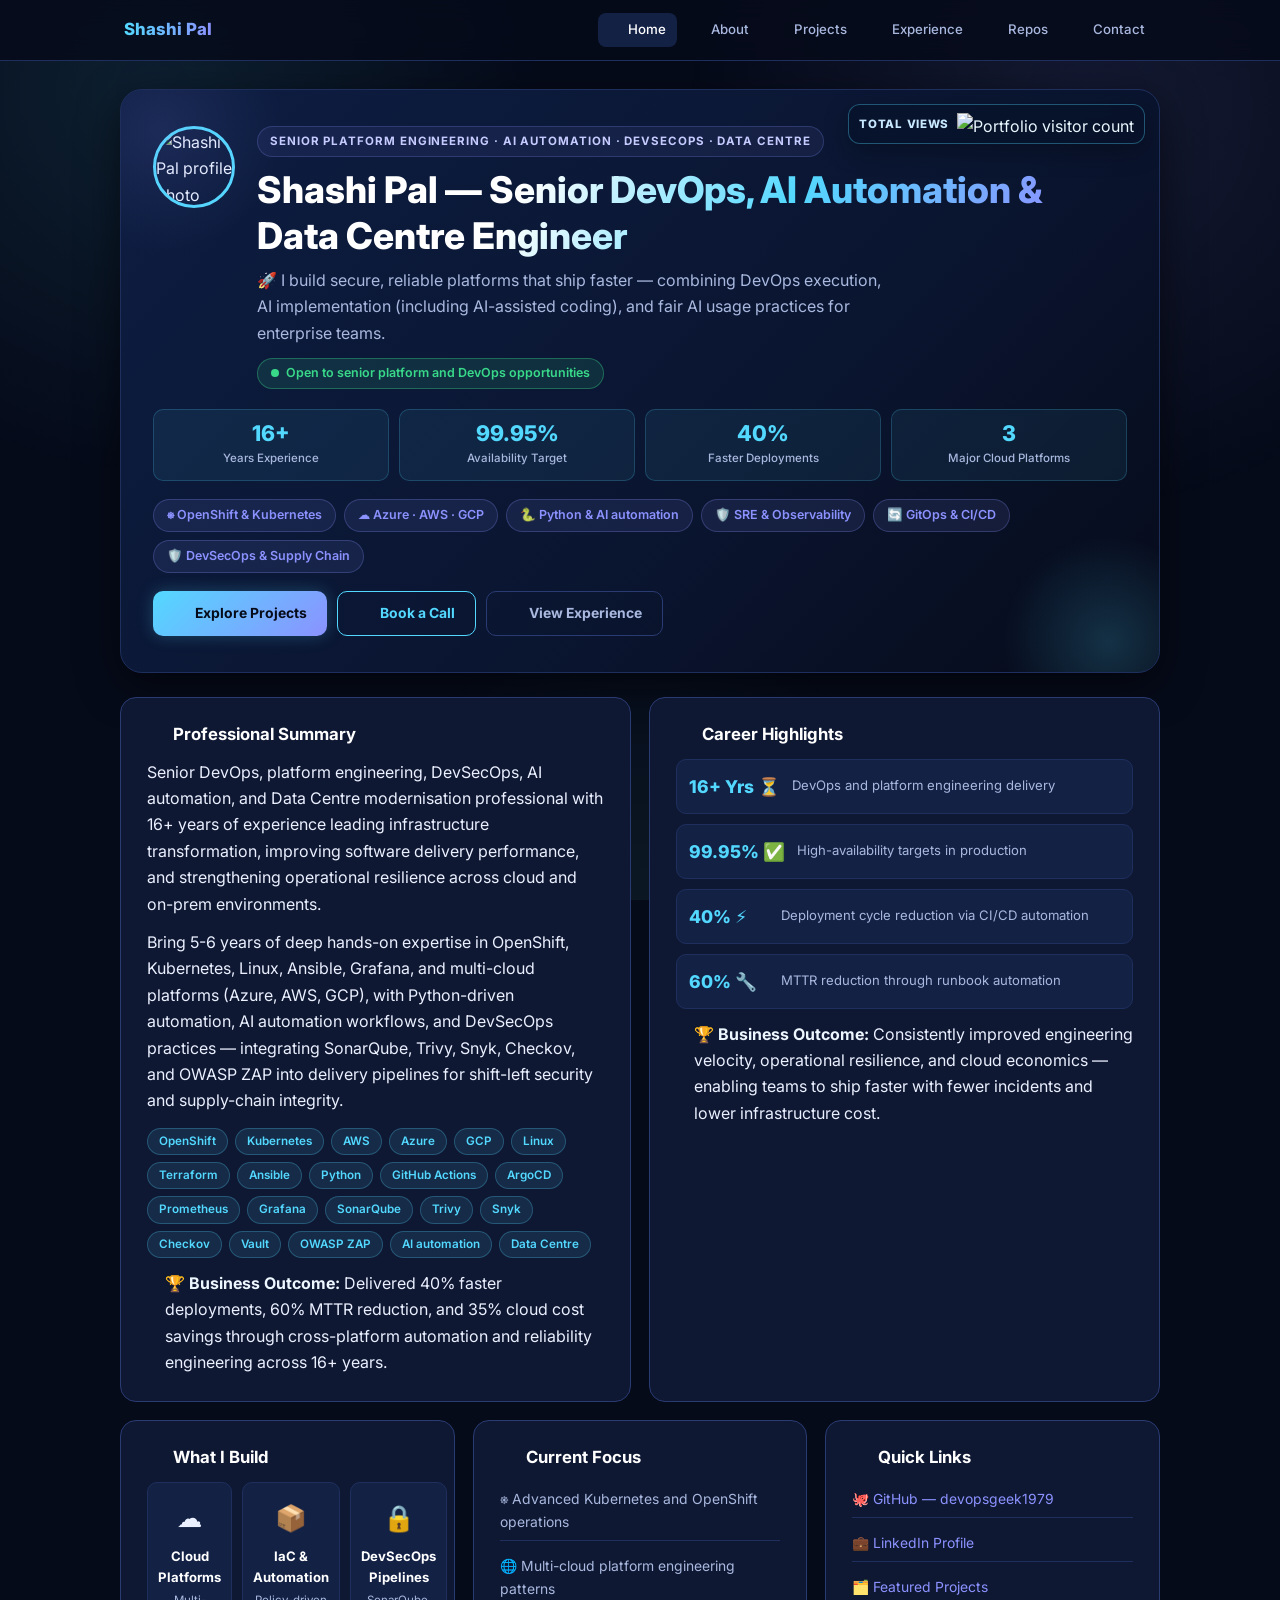
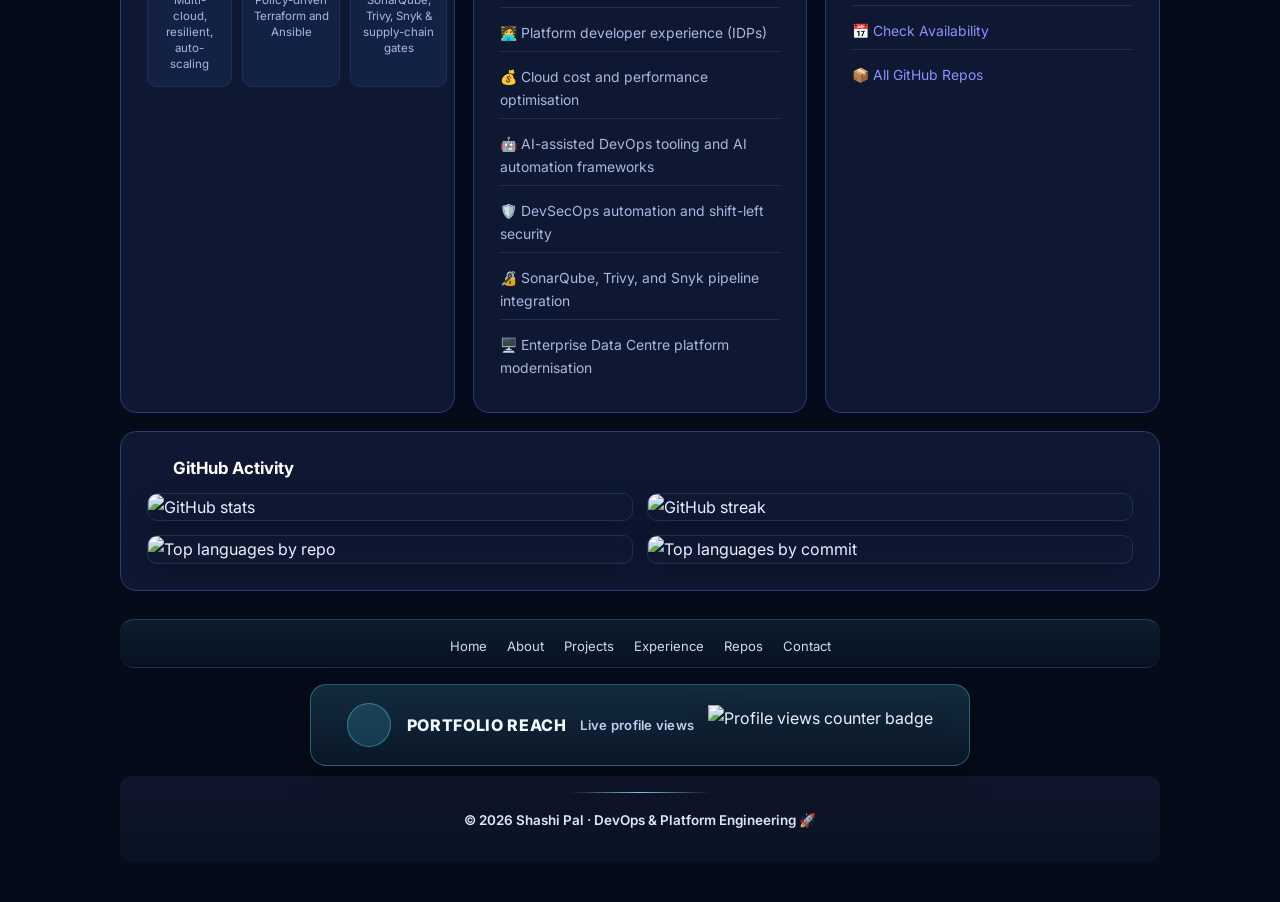
==== commit 034dc6dd: "Executive polish: sharpen AI and Data Centre headlines across all pages" ====
--- a/index.html
+++ b/index.html
@@ -51,9 +51,9 @@
         <div class="hero-head">
           <img class="profile-photo" src="https://github.com/devopsgeek1979.png" alt="Shashi Pal profile photo" width="92" height="92" loading="eager" decoding="async" />
           <div class="hero-text">
-            <div class="hero-eyebrow">Platform Engineering · DevOps Automation · AI automation · DevSecOps · Reliability · Data Centre Specialist</div>
-            <h1>Shashi Pal &mdash; Senior DevOps &amp; Platform Engineer</h1>
-            <p>&#x1F680; Senior platform and DevOps engineer delivering resilient multi-cloud foundations, AI automation-led delivery, and reliability improvements that help engineering teams move faster with lower operational risk. Well versed in practical AI implementation &mdash; from AI-assisted coding to responsible, fair AI usage standards across engineering organisations.</p>
+            <div class="hero-eyebrow">Senior Platform Engineering · AI automation · DevSecOps · Data Centre</div>
+            <h1>Shashi Pal &mdash; Senior DevOps, AI Automation &amp; Data Centre Engineer</h1>
+            <p>&#x1F680; I build secure, reliable platforms that ship faster &mdash; combining DevOps execution, AI implementation (including AI-assisted coding), and fair AI usage practices for enterprise teams.</p>
             <span class="avail-badge"><span class="avail-dot"></span> Open to senior platform and DevOps opportunities</span>
           </div>
         </div>
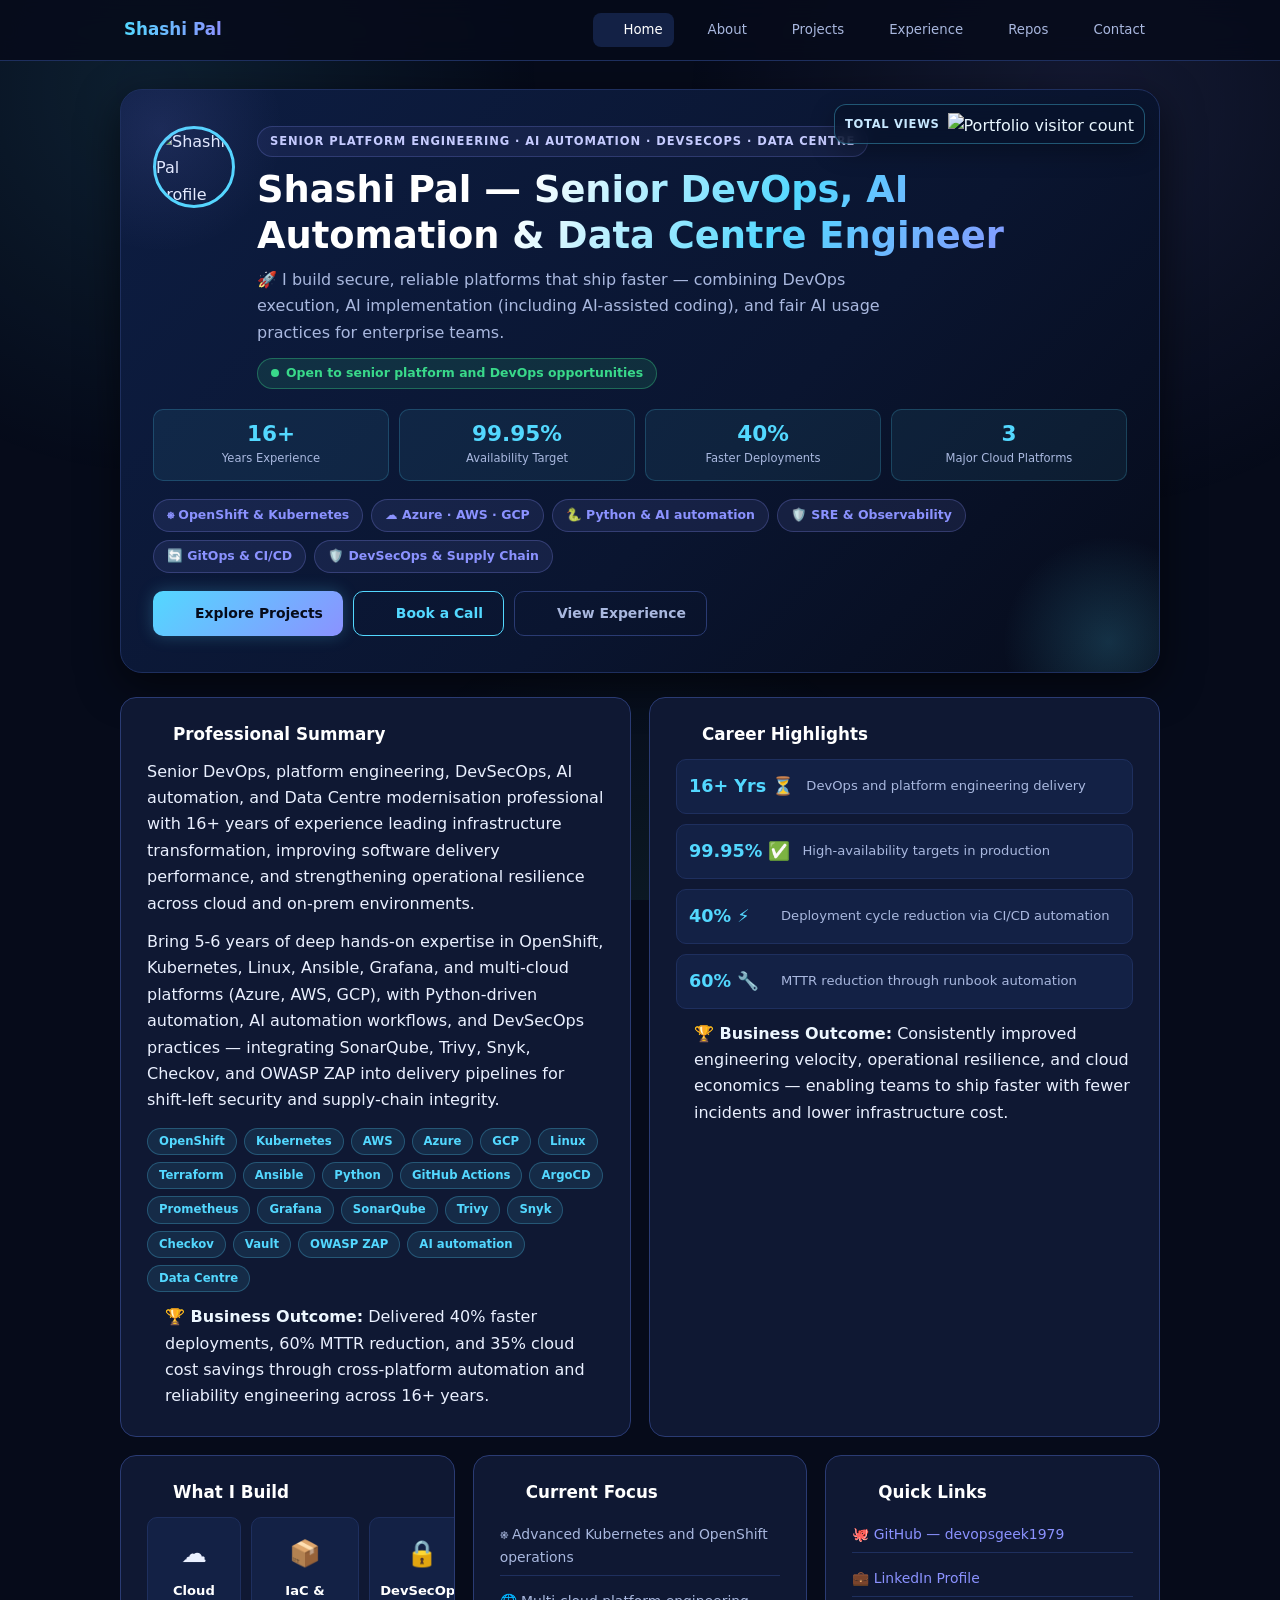
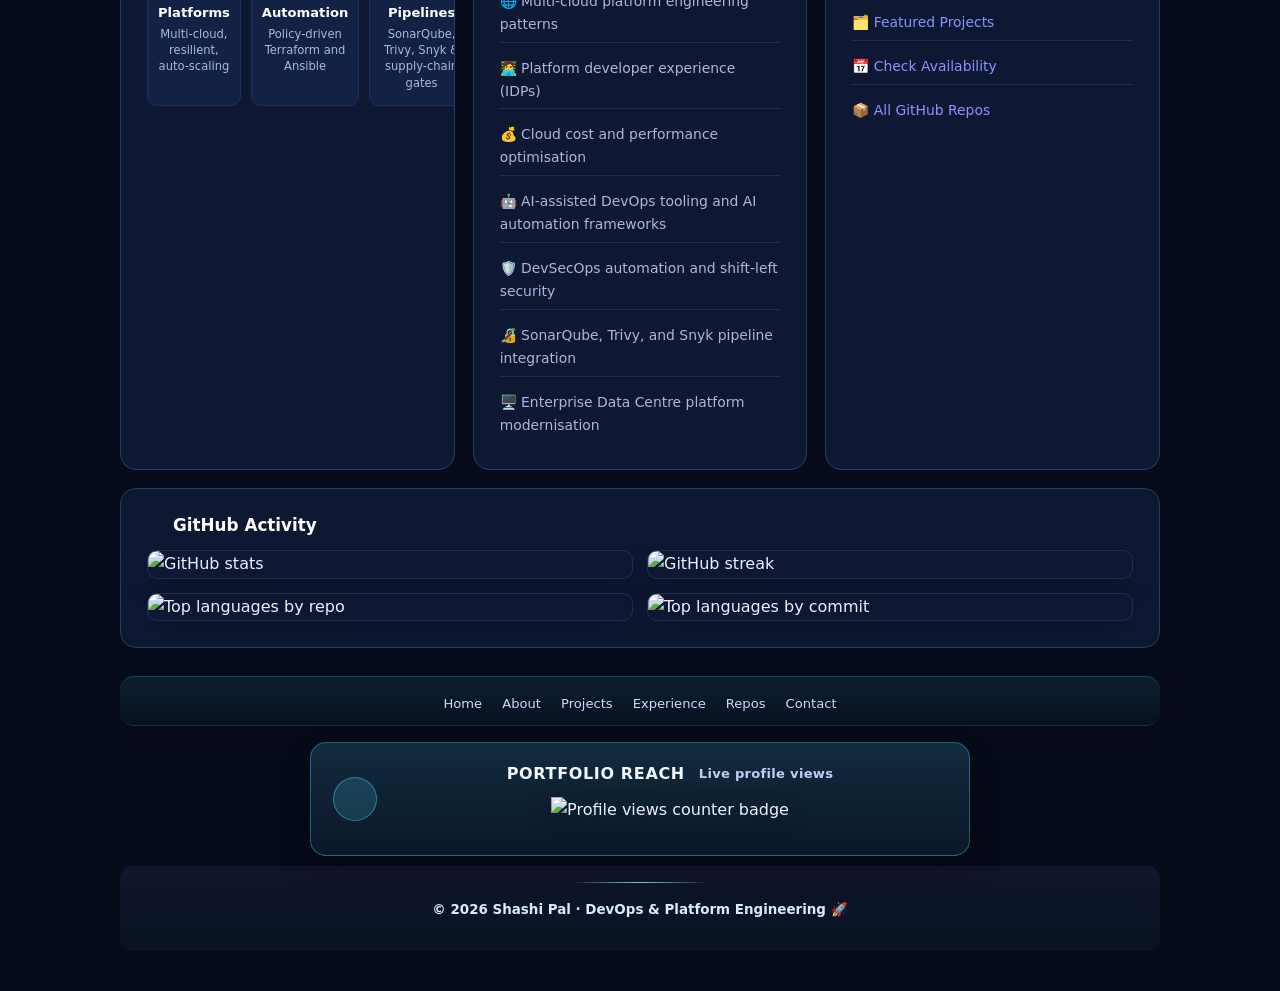
==== commit e377d055: "Security hardening pass: sanitize repo rendering and add browser security policies" ====
--- a/index.html
+++ b/index.html
@@ -3,6 +3,10 @@
   <head>
     <meta charset="UTF-8" />
     <meta name="viewport" content="width=device-width, initial-scale=1.0" />
+    <meta http-equiv="Content-Security-Policy" content="default-src 'self'; script-src 'self' https://unpkg.com 'unsafe-inline'; style-src 'self' 'unsafe-inline'; img-src 'self' https: data:; connect-src 'self' https://api.github.com https://formsubmit.co; font-src 'self' https: data:; object-src 'none'; base-uri 'self'; frame-ancestors 'none'; form-action 'self' https://formsubmit.co;" />
+    <meta http-equiv="Referrer-Policy" content="strict-origin-when-cross-origin" />
+    <meta http-equiv="Permissions-Policy" content="camera=(), microphone=(), geolocation=(), payment=(), usb=()" />
+    <meta http-equiv="X-Frame-Options" content="DENY" />
     <meta name="description" content="Shashi Pal — Senior DevOps &amp; Platform Engineer with 16+ years leading multi-cloud platform engineering, Kubernetes, DevSecOps, AI automation, and Data Centre modernisation. Available for senior remote roles." />
     <meta name="keywords" content="DevOps Engineer, Platform Engineer, DevSecOps, AI automation, Data Centre, Kubernetes, Terraform, CI/CD, AWS, Azure, GCP, SRE, Infrastructure as Code, cloud automation, multi-cloud, SonarQube, Trivy, Snyk, Checkov, HashiCorp Vault, OWASP ZAP, supply chain security, shift-left security" />
     <meta name="author" content="Shashi Pal" />
@@ -51,7 +55,7 @@
         <div class="hero-head">
           <img class="profile-photo" src="https://github.com/devopsgeek1979.png" alt="Shashi Pal profile photo" width="92" height="92" loading="eager" decoding="async" />
           <div class="hero-text">
-            <div class="hero-eyebrow">Senior Platform Engineering · AI automation · DevSecOps · Data Centre</div>
+            <div class="hero-eyebrow">Senior Platform Engineering · AI Automation · DevSecOps · Data Centre</div>
             <h1>Shashi Pal &mdash; Senior DevOps, AI Automation &amp; Data Centre Engineer</h1>
             <p>&#x1F680; I build secure, reliable platforms that ship faster &mdash; combining DevOps execution, AI implementation (including AI-assisted coding), and fair AI usage practices for enterprise teams.</p>
             <span class="avail-badge"><span class="avail-dot"></span> Open to senior platform and DevOps opportunities</span>
@@ -149,8 +153,8 @@
         <article class="card third" data-delay="3">
           <h2><i data-lucide="link" class="lucide lucide-lg"></i>Quick Links</h2>
           <ul class="list-clean">
-            <li>&#x1F419; <a href="https://github.com/devopsgeek1979" target="_blank" rel="noopener">GitHub &mdash; devopsgeek1979</a></li>
-            <li>&#x1F4BC; <a href="https://www.linkedin.com/in/shashi-pal1979/" target="_blank" rel="noopener">LinkedIn Profile</a></li>
+            <li>&#x1F419; <a href="https://github.com/devopsgeek1979" target="_blank" rel="noopener noreferrer">GitHub &mdash; devopsgeek1979</a></li>
+            <li>&#x1F4BC; <a href="https://www.linkedin.com/in/shashi-pal1979/" target="_blank" rel="noopener noreferrer">LinkedIn Profile</a></li>
             <li>&#x1F5C2;&#xFE0F; <a href="projects.html">Featured Projects</a></li>
             <li>&#x1F4C5; <a href="contact.html">Check Availability</a></li>
             <li>&#x1F4E6; <a href="repos.html">All GitHub Repos</a></li>
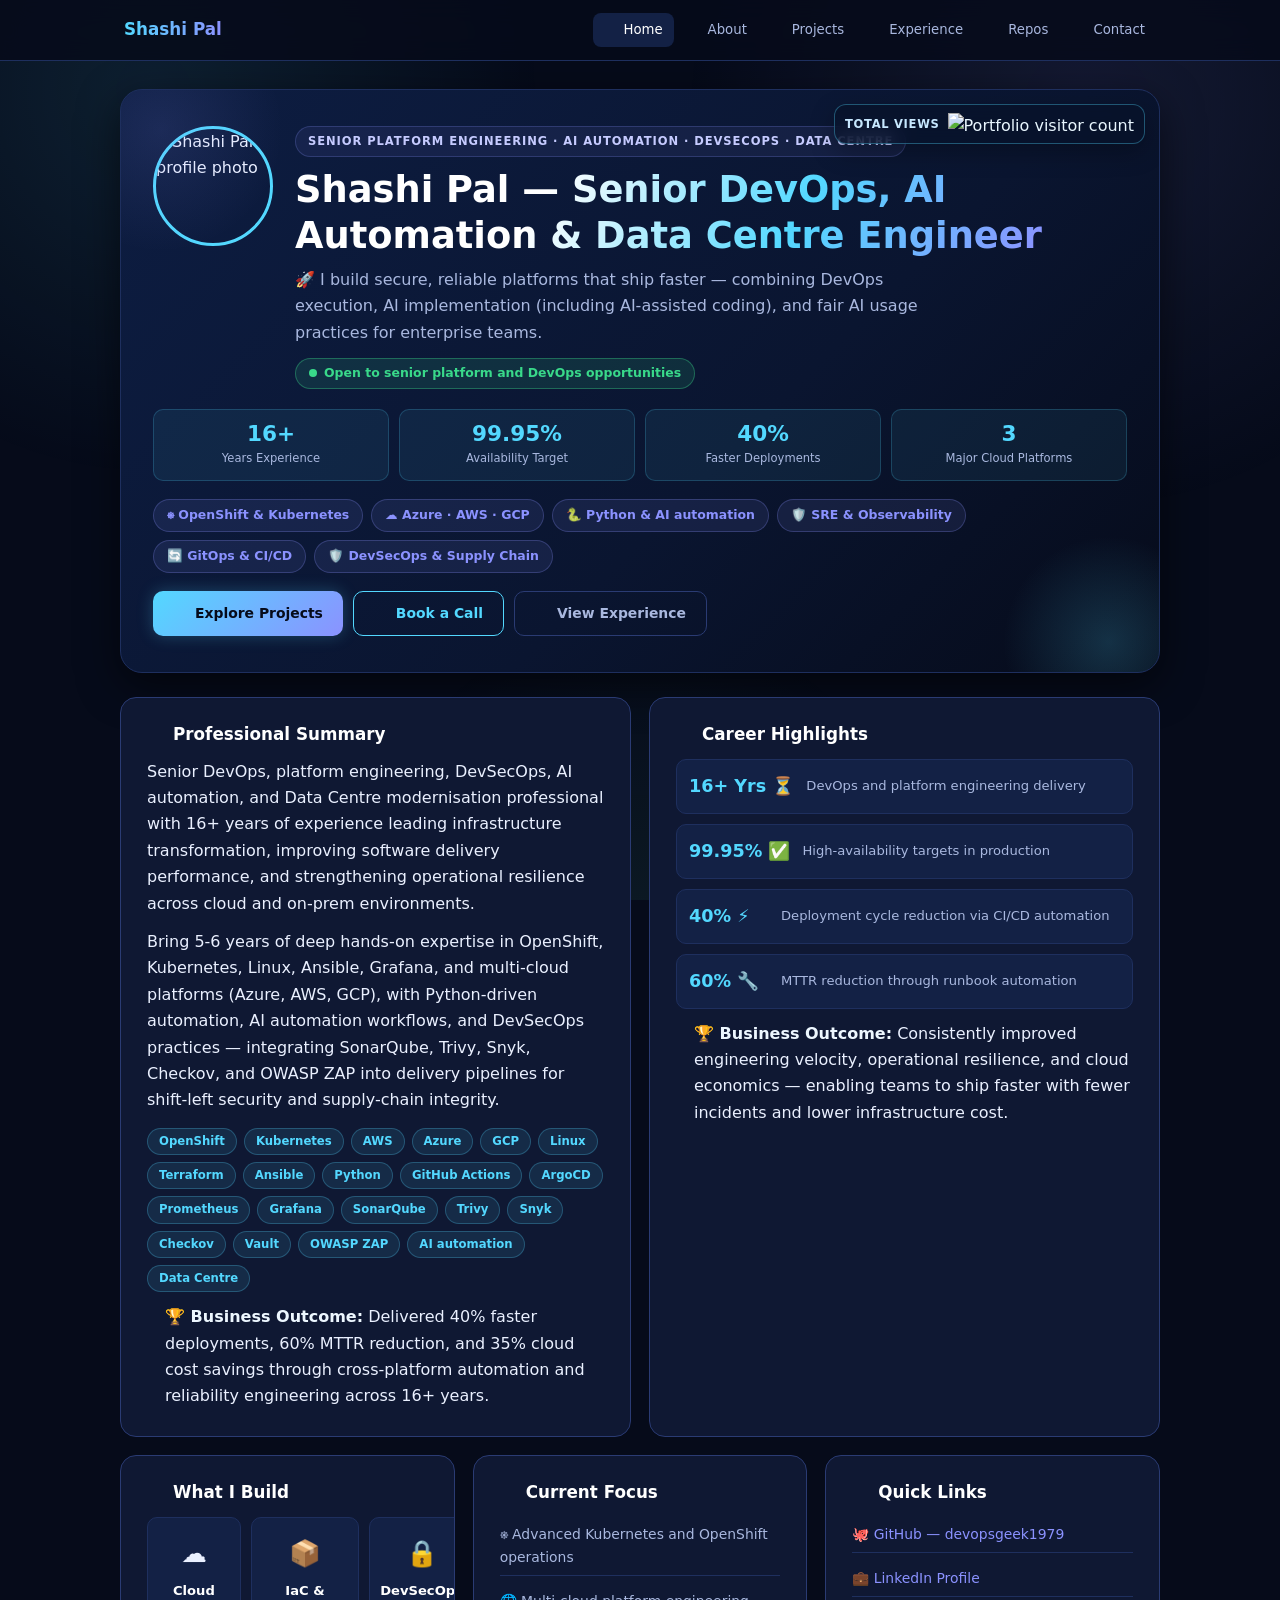
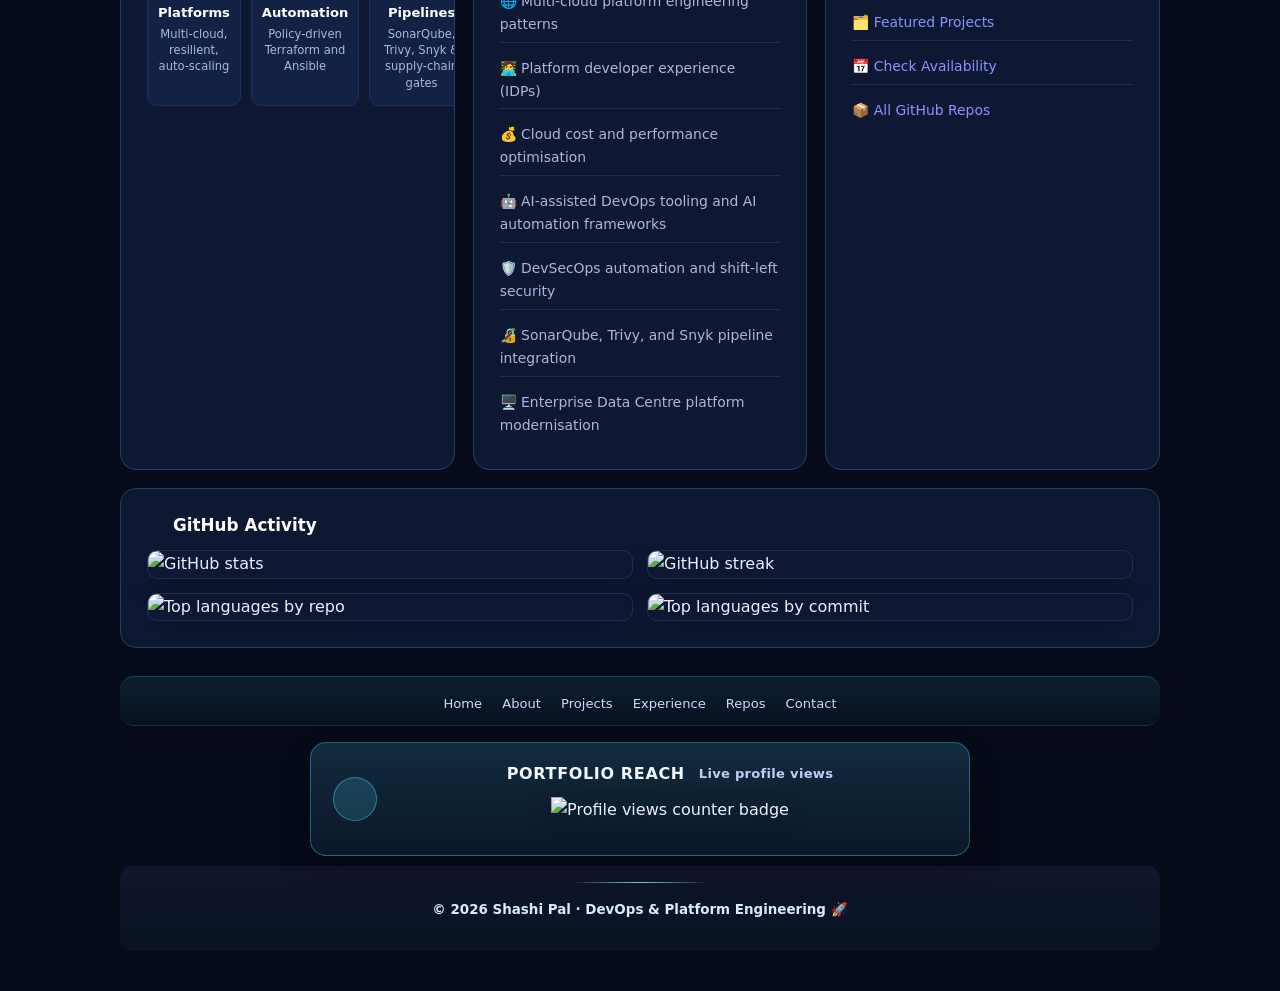
==== commit 1d35733c: "Increase profile photo size for better visitor visibility (92px → 128px HTML, 82px → 120px desktop C" ====
--- a/index.html
+++ b/index.html
@@ -53,7 +53,7 @@
           <img src="https://komarev.com/ghpvc/?username=devopsgeek1979&label=Visitors&color=53d8ff&style=flat-square" alt="Portfolio visitor count" loading="lazy" />
         </a>
         <div class="hero-head">
-          <img class="profile-photo" src="https://github.com/devopsgeek1979.png" alt="Shashi Pal profile photo" width="92" height="92" loading="eager" decoding="async" />
+          <img class="profile-photo" src="https://github.com/devopsgeek1979.png" alt="Shashi Pal profile photo" width="128" height="128" loading="eager" decoding="async" />
           <div class="hero-text">
             <div class="hero-eyebrow">Senior Platform Engineering · AI Automation · DevSecOps · Data Centre</div>
             <h1>Shashi Pal &mdash; Senior DevOps, AI Automation &amp; Data Centre Engineer</h1>
--- a/assets/css/styles.css
+++ b/assets/css/styles.css
@@ -103,7 +103,7 @@
   pointer-events:none;
 }
 .hero-head{display:flex;align-items:flex-start;gap:22px;margin-bottom:20px}
-.profile-photo{width:82px;height:82px;border-radius:50%;border:3px solid var(--accent);flex-shrink:0;animation:float 5s ease-in-out infinite}
+.profile-photo{width:120px;height:120px;border-radius:50%;border:3px solid var(--accent);flex-shrink:0;animation:float 5s ease-in-out infinite}
 .hero-text{flex:1}
 .hero-eyebrow{
   display:inline-flex;align-items:center;gap:8px;margin-bottom:10px;
@@ -611,7 +611,7 @@
   .hero{padding:18px 14px;border-radius:18px}
   .card{padding:18px}
   .hero-metrics,.impact-strip{grid-template-columns:1fr}
-  .profile-photo{width:72px;height:72px}
+  .profile-photo{width:105px;height:105px}
   .hero h1{font-size:1.45rem}
   .hero-kpi{width:100%;justify-content:center;text-align:center}
 }
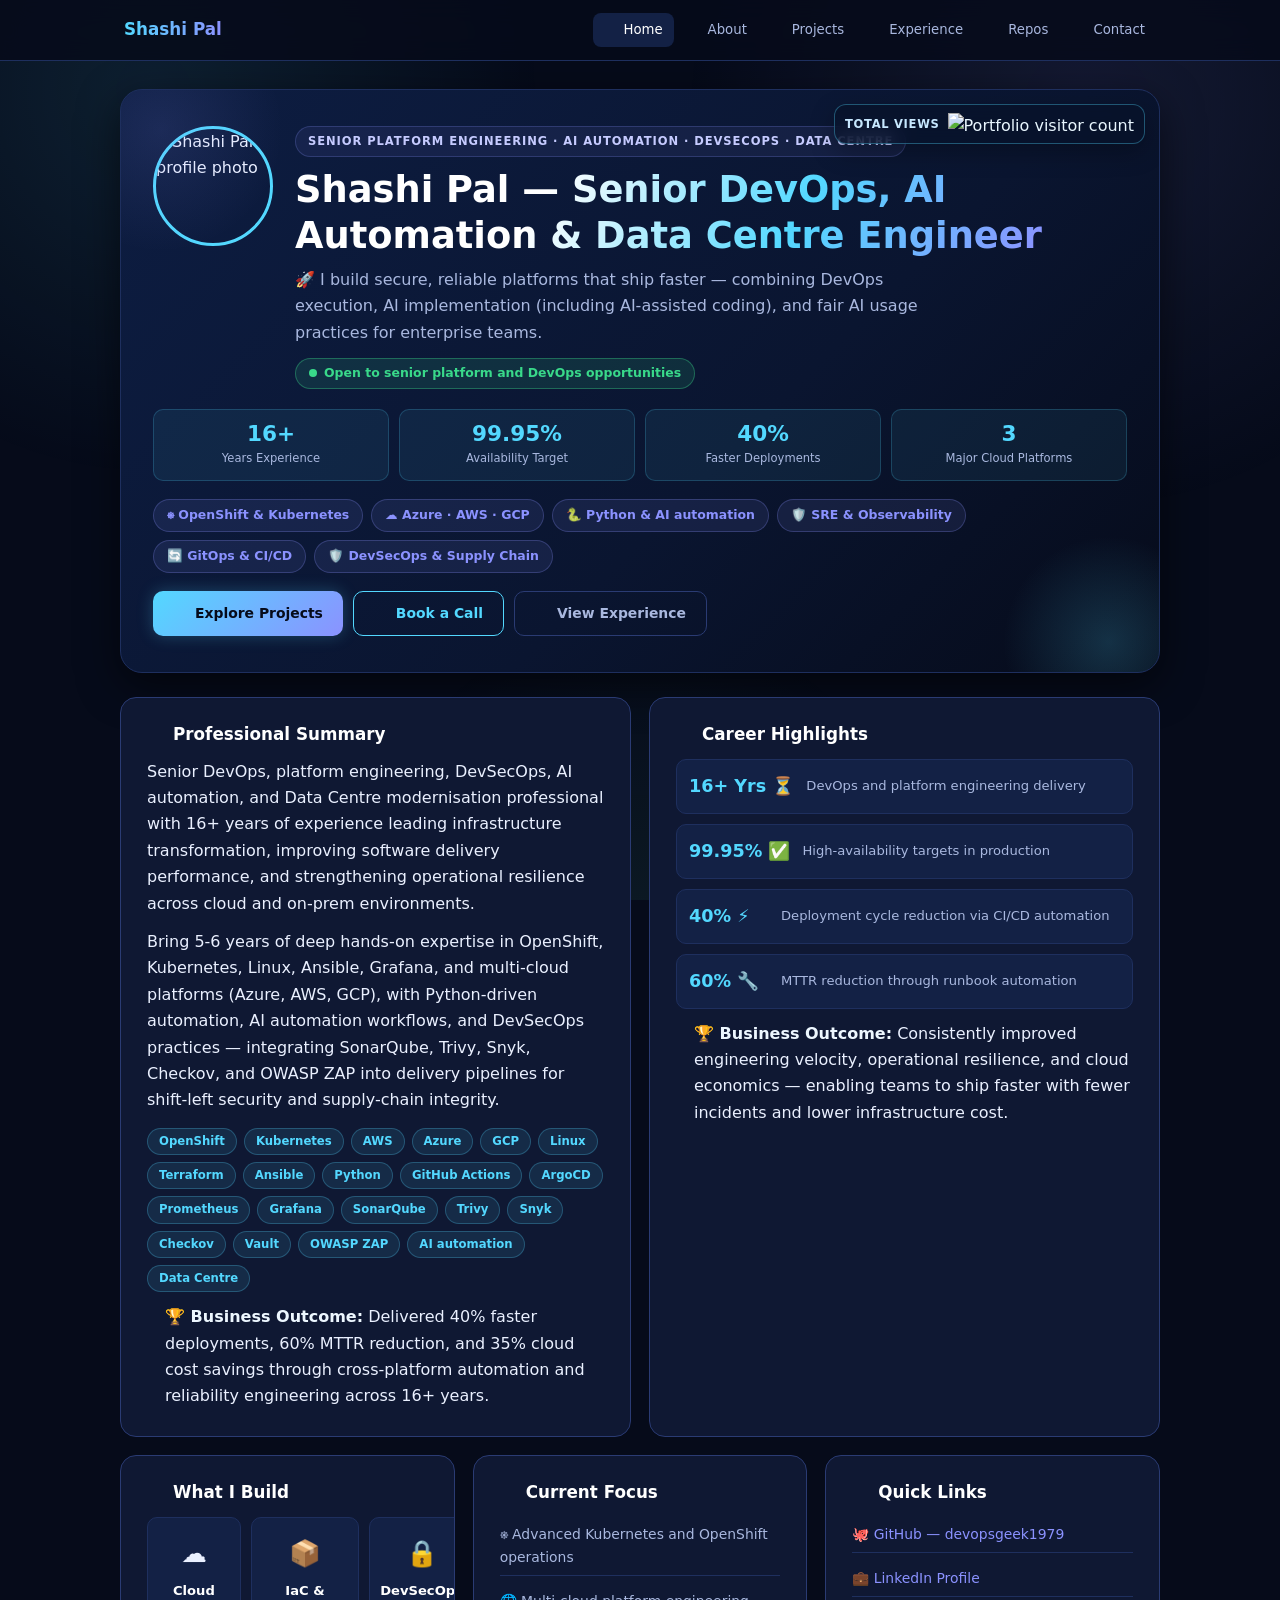
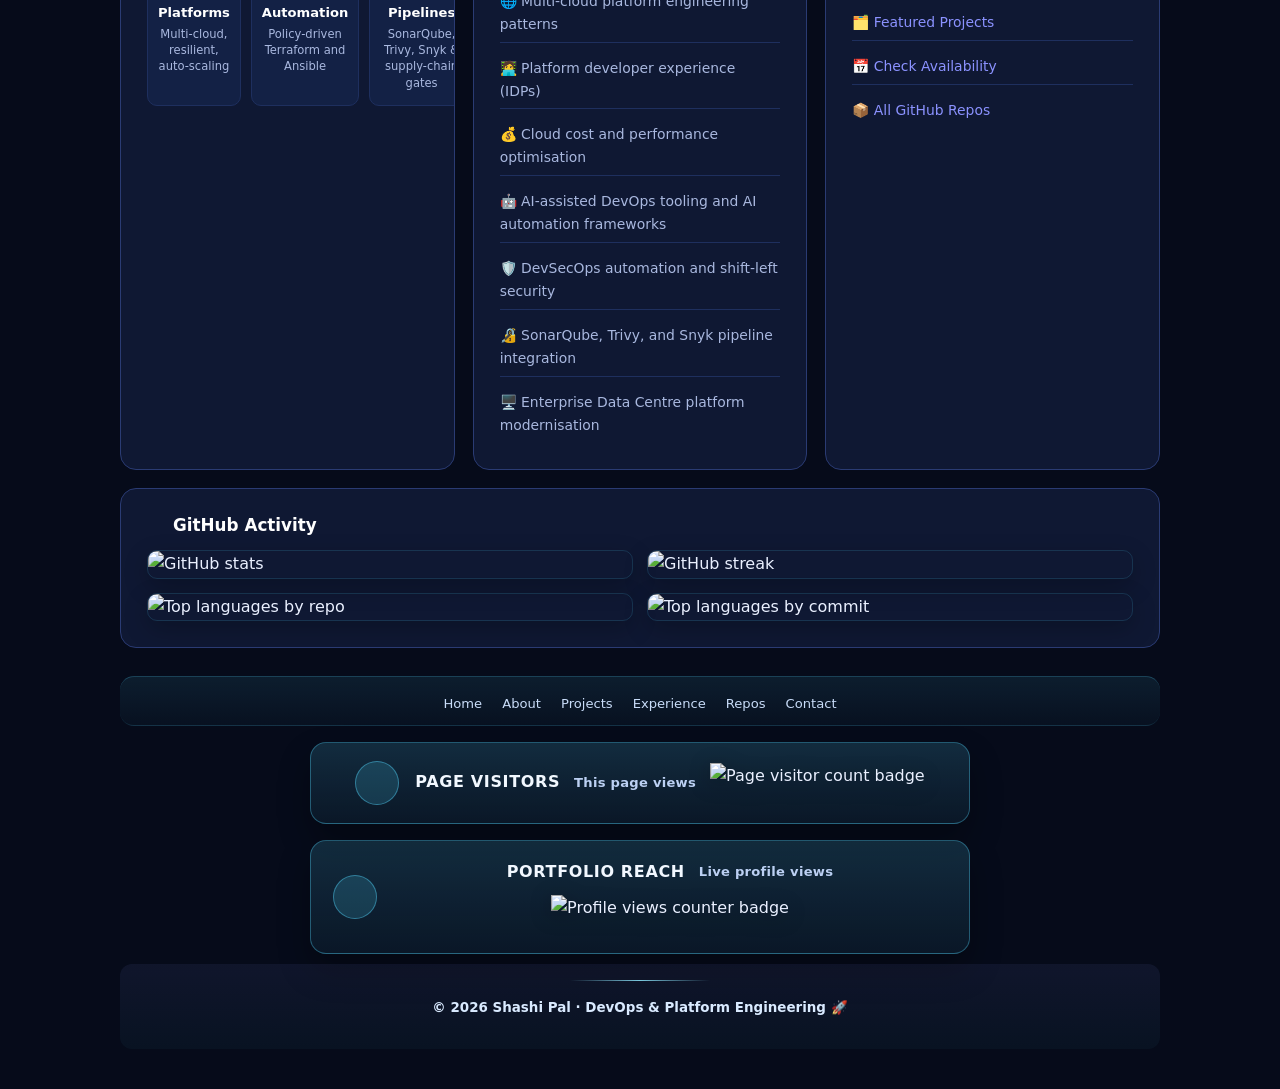
==== commit e12df189: "Add page visitor count badge to all pages (footer card with trending-up icon)" ====
--- a/index.html
+++ b/index.html
@@ -179,6 +179,14 @@
         <a href="projects.html">Projects</a><a href="experience.html">Experience</a>
         <a href="repos.html">Repos</a><a href="contact.html">Contact</a>
       </nav>
+      <a class="footer-profile-card" aria-label="Page visitor count" href="#">
+        <div class="footer-profile-icon-wrap"><i data-lucide="trending-up" class="lucide footer-profile-icon"></i></div>
+        <div class="footer-profile-content">
+          <p class="footer-profile-title">Page Visitors</p>
+          <p class="footer-profile-subtitle">This page views</p>
+          <img src="https://komarev.com/ghpvc/?username=devopsgeek1979&page=index&label=Views&color=53d8ff&style=for-the-badge" alt="Page visitor count badge" loading="lazy" />
+        </div>
+      </a>
       <a class="footer-profile-card" aria-label="View GitHub profile" href="https://github.com/devopsgeek1979" target="_blank" rel="noopener noreferrer">
         <div class="footer-profile-icon-wrap"><i data-lucide="eye" class="lucide footer-profile-icon"></i></div>
         <div class="footer-profile-content">
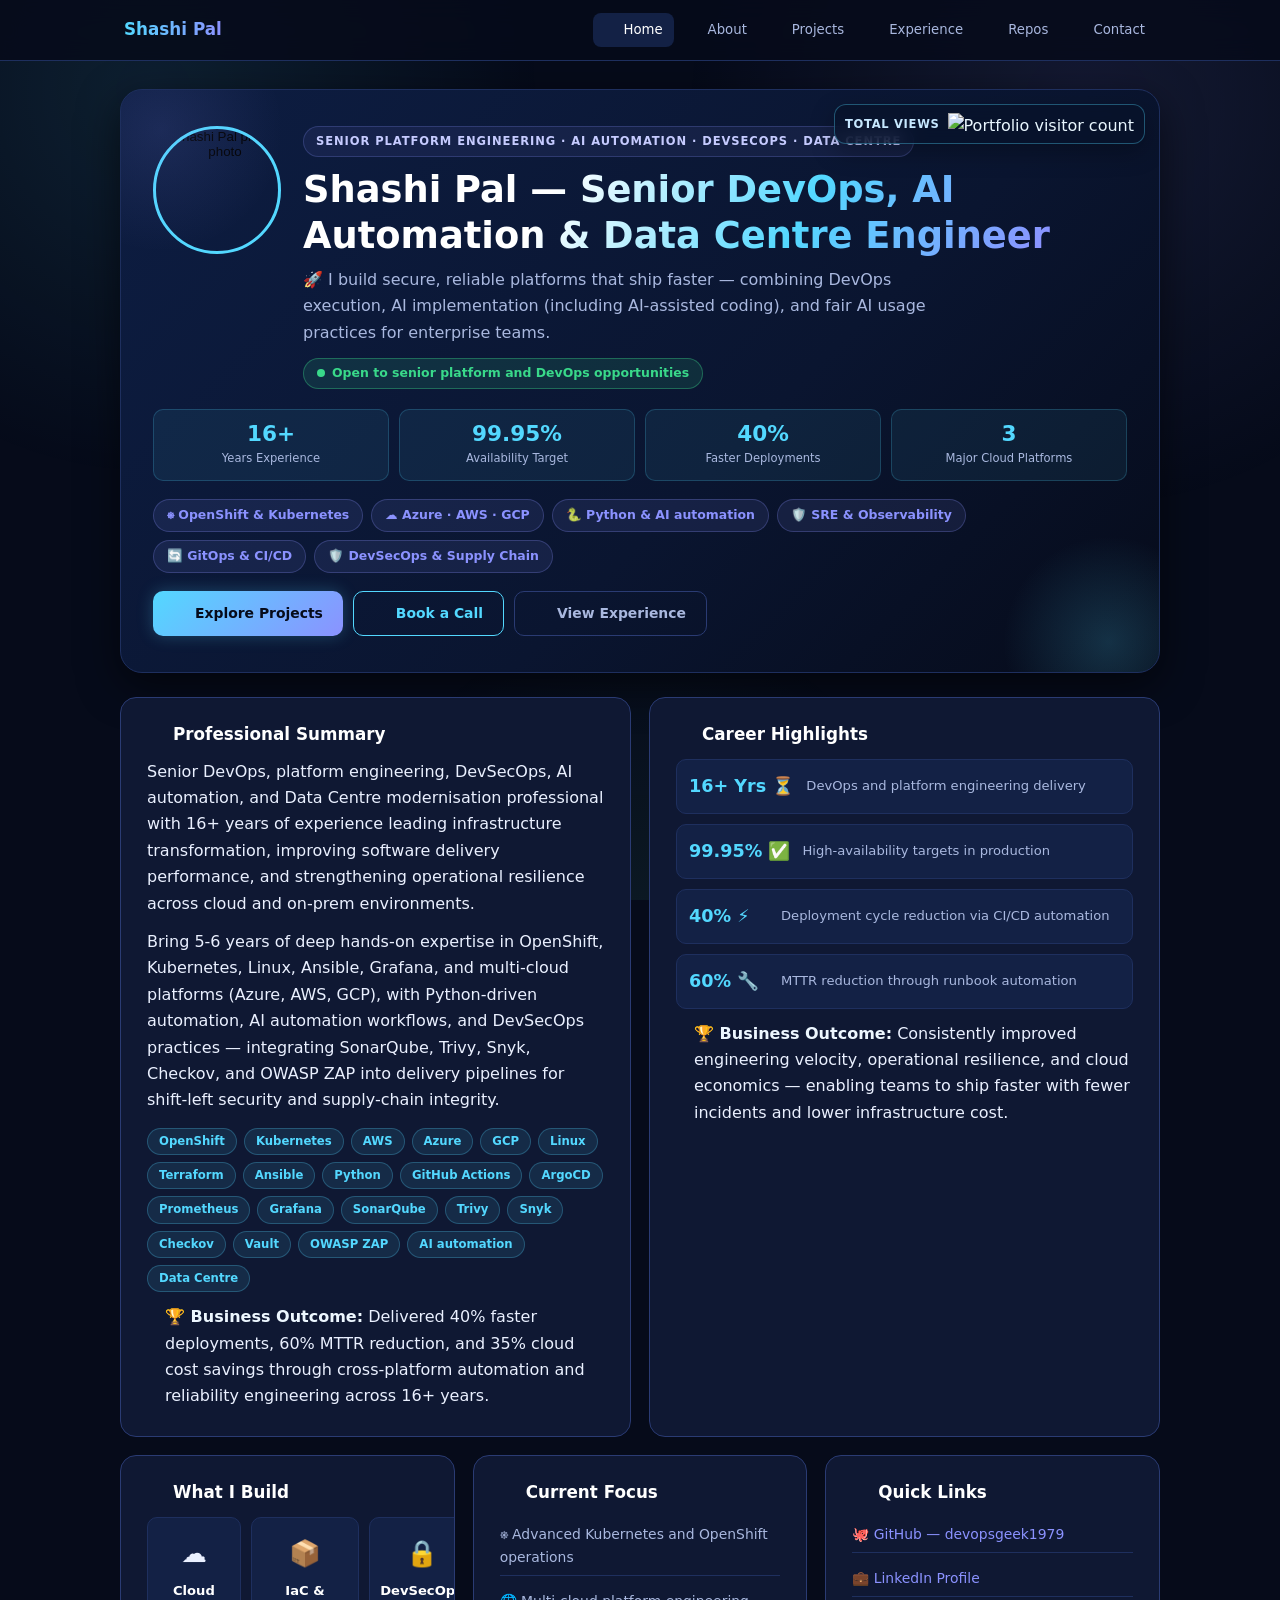
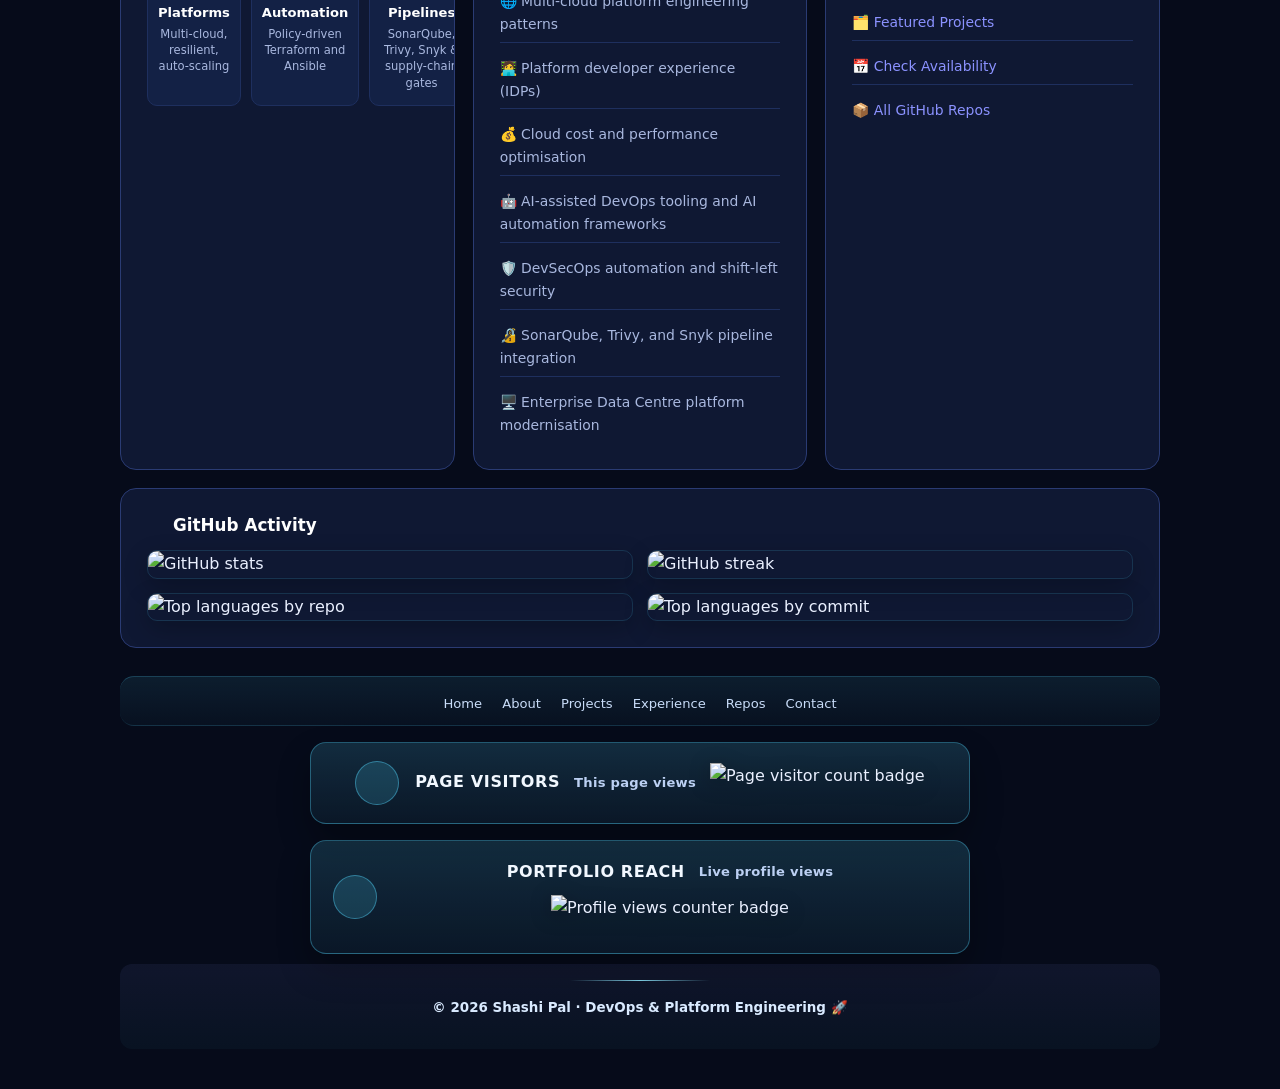
==== commit 47095407: "Add photo modal: hover/click profile photo to view enlarged full-screen version with modal controls" ====
--- a/index.html
+++ b/index.html
@@ -53,7 +53,9 @@
           <img src="https://komarev.com/ghpvc/?username=devopsgeek1979&label=Visitors&color=53d8ff&style=flat-square" alt="Portfolio visitor count" loading="lazy" />
         </a>
         <div class="hero-head">
-          <img class="profile-photo" src="https://github.com/devopsgeek1979.png" alt="Shashi Pal profile photo" width="128" height="128" loading="eager" decoding="async" />
+          <button class="profile-photo-btn" aria-label="View enlarged profile photo">
+            <img class="profile-photo" src="https://github.com/devopsgeek1979.png" alt="Shashi Pal profile photo" width="128" height="128" loading="eager" decoding="async" />
+          </button>
           <div class="hero-text">
             <div class="hero-eyebrow">Senior Platform Engineering · AI Automation · DevSecOps · Data Centre</div>
             <h1>Shashi Pal &mdash; Senior DevOps, AI Automation &amp; Data Centre Engineer</h1>
@@ -197,6 +199,12 @@
       </a>
       <footer class="footer">&copy; 2026 Shashi Pal &middot; DevOps &amp; Platform Engineering &#x1F680;</footer>
     </main>
+    <div class="photo-modal" id="photoModal">
+      <div class="photo-modal-content">
+        <img src="https://github.com/devopsgeek1979.png" alt="Shashi Pal profile photo" />
+        <button class="photo-modal-close" id="closePhotoModal" aria-label="Close photo modal"></button>
+      </div>
+    </div>
     <script src="assets/js/main.js"></script>
   </body>
 </html>
--- a/assets/css/styles.css
+++ b/assets/css/styles.css
@@ -103,7 +103,16 @@
   pointer-events:none;
 }
 .hero-head{display:flex;align-items:flex-start;gap:22px;margin-bottom:20px}
-.profile-photo{width:120px;height:120px;border-radius:50%;border:3px solid var(--accent);flex-shrink:0;animation:float 5s ease-in-out infinite}
+.profile-photo-btn{background:none;border:none;padding:0;cursor:pointer;display:flex;align-items:center;justify-content:center}
+.profile-photo{width:128px;height:128px;border-radius:50%;border:3px solid var(--accent);flex-shrink:0;animation:float 5s ease-in-out infinite;cursor:pointer;transition:transform var(--transition),filter var(--transition)}
+.profile-photo:hover{transform:scale(1.05);filter:brightness(1.1)}
+.photo-modal{display:none;position:fixed;top:0;left:0;width:100%;height:100%;background:rgba(0,0,0,.85);z-index:9999;align-items:center;justify-content:center}
+.photo-modal.active{display:flex}
+.photo-modal-content{position:relative;width:90vmin;height:90vmin;max-width:90vh;max-height:90vh;border-radius:50%;overflow:hidden;box-shadow:0 0 60px rgba(83,216,255,.4)}
+.photo-modal-content img{width:100%;height:100%;object-fit:cover}
+.photo-modal-close{position:absolute;top:20px;right:20px;width:48px;height:48px;background:rgba(255,255,255,.1);border:2px solid rgba(255,255,255,.3);border-radius:50%;color:#fff;font-size:28px;cursor:pointer;display:flex;align-items:center;justify-content:center;transition:all var(--transition);z-index:10000}
+.photo-modal-close:hover{background:rgba(255,255,255,.2);border-color:#fff}
+.photo-modal-close::before{content:'×'}
 .hero-text{flex:1}
 .hero-eyebrow{
   display:inline-flex;align-items:center;gap:8px;margin-bottom:10px;
@@ -611,7 +620,7 @@
   .hero{padding:18px 14px;border-radius:18px}
   .card{padding:18px}
   .hero-metrics,.impact-strip{grid-template-columns:1fr}
-  .profile-photo{width:105px;height:105px}
+  .profile-photo{width:112px;height:112px}
   .hero h1{font-size:1.45rem}
   .hero-kpi{width:100%;justify-content:center;text-align:center}
 }
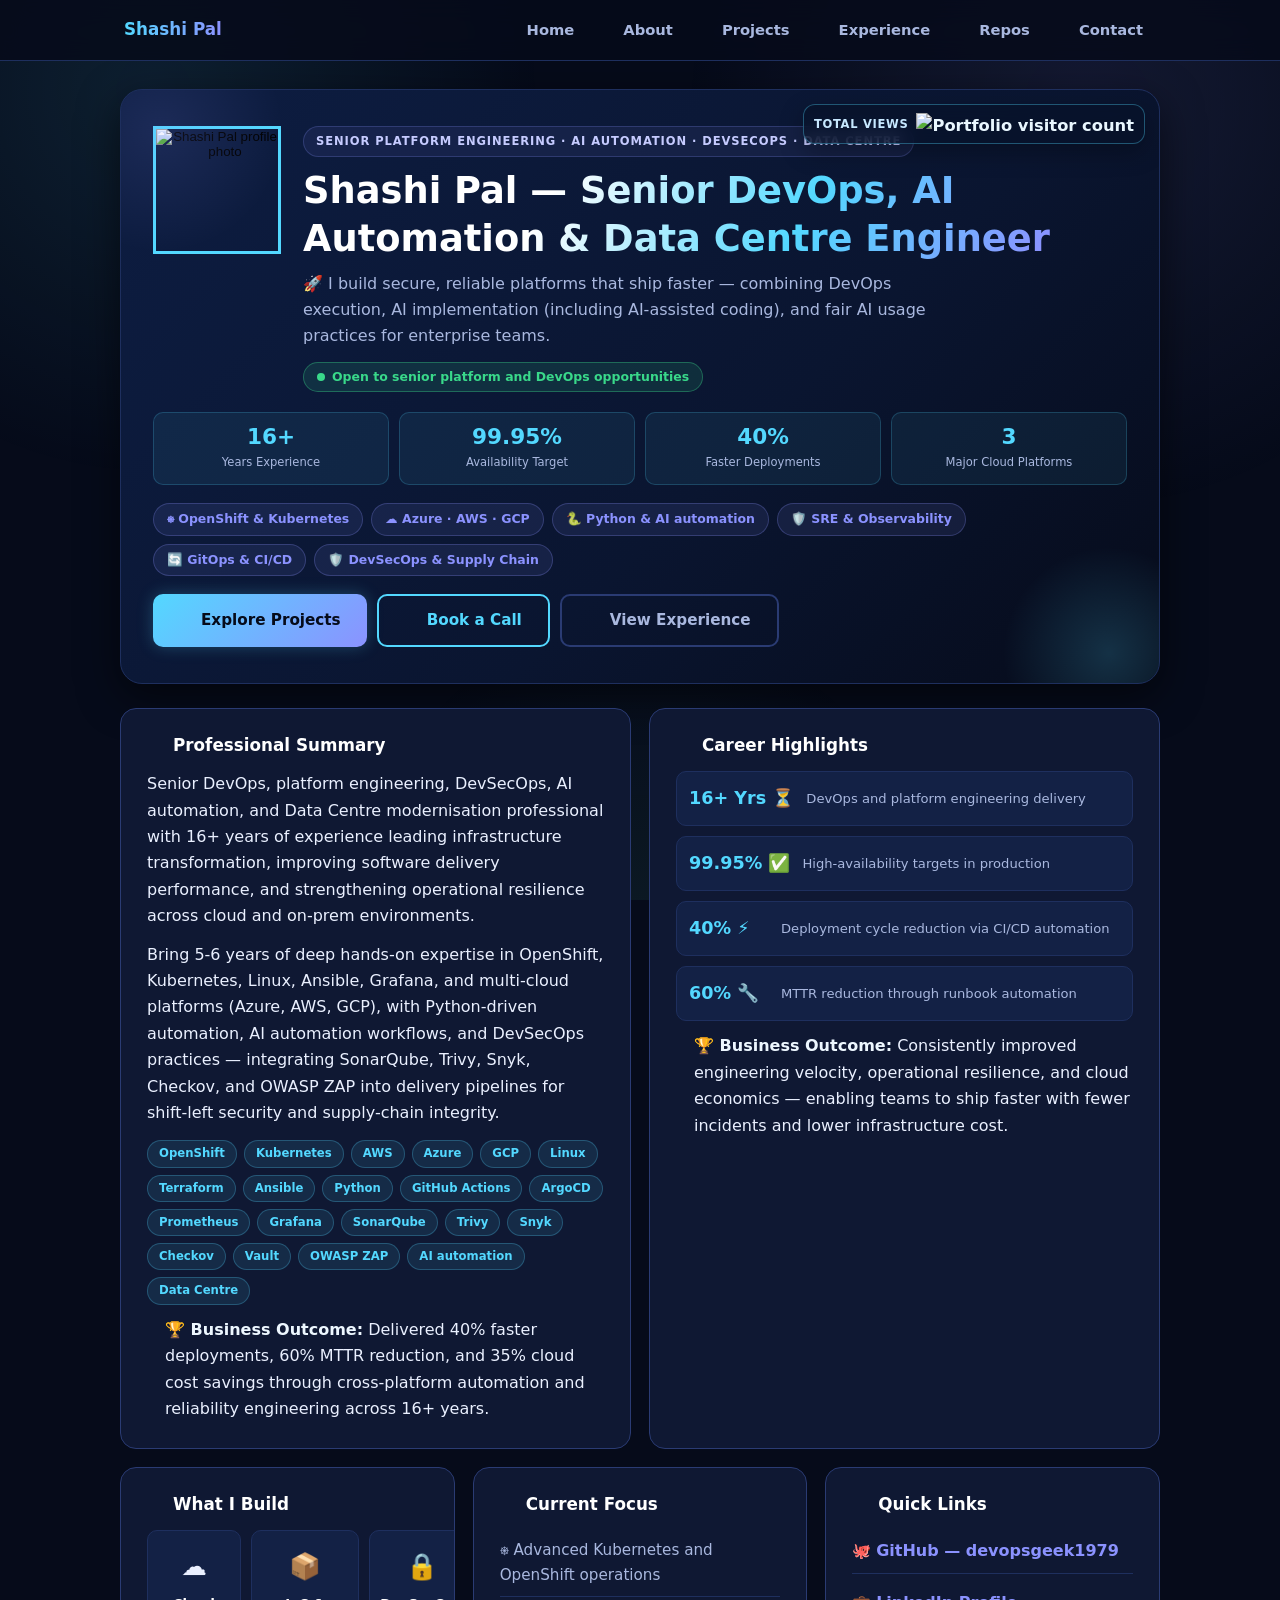
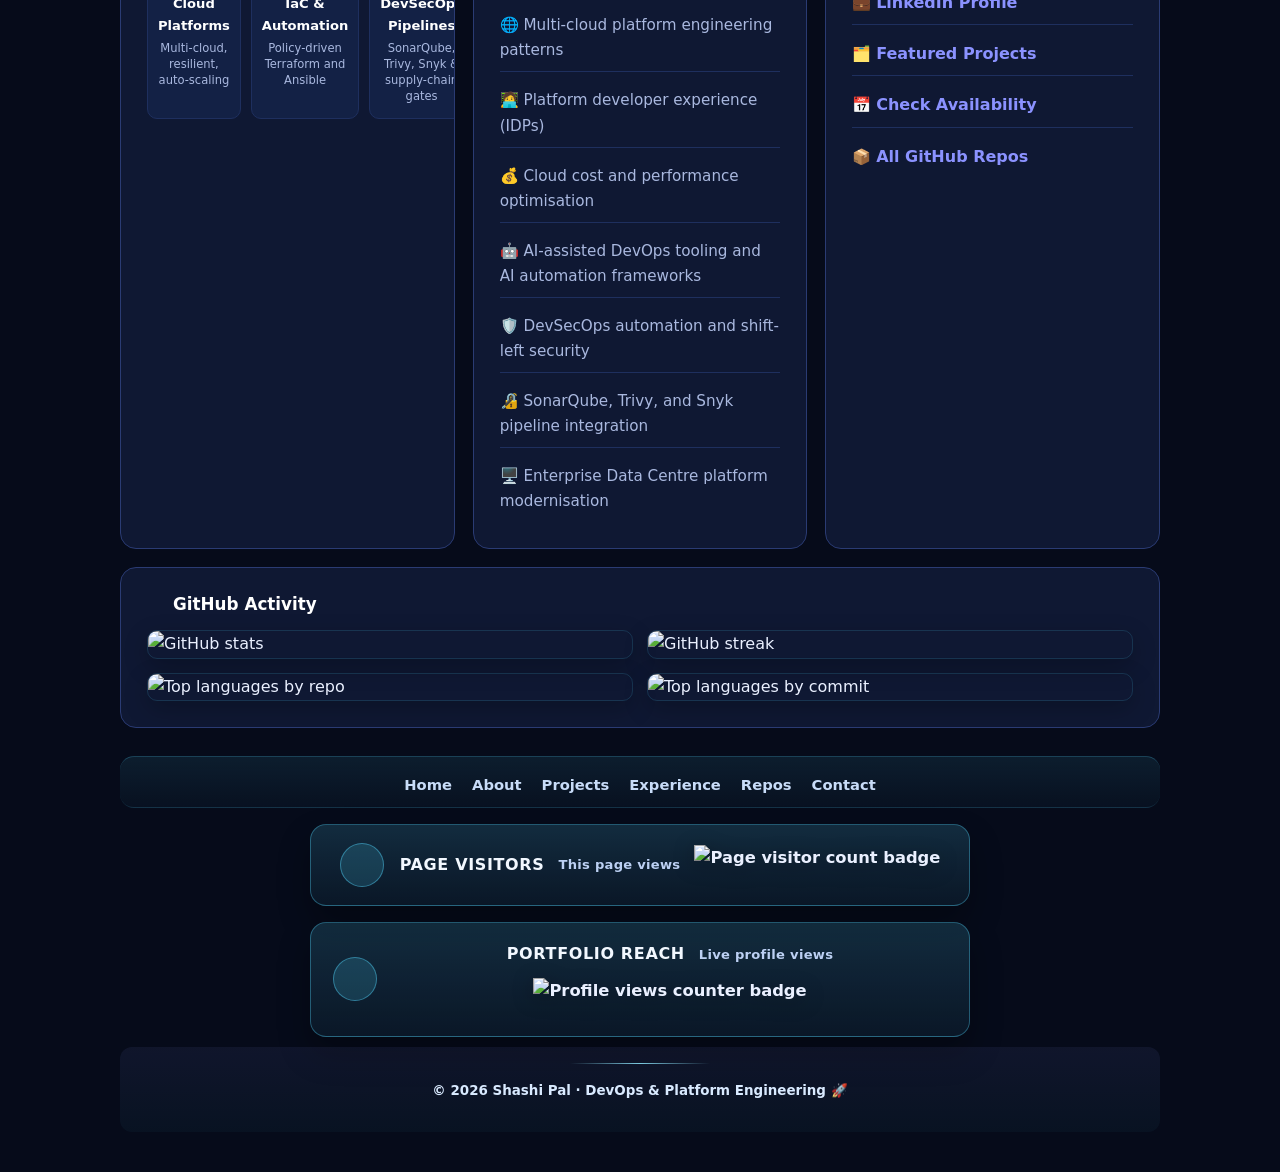
==== commit 592d6a75: "Force square profile photos and bust CSS cache across all pages" ====
--- a/index.html
+++ b/index.html
@@ -24,7 +24,7 @@
     <meta name="twitter:title" content="Shashi Pal | Senior DevOps &amp; Platform Engineer" />
     <meta name="twitter:description" content="Senior DevOps &amp; Platform Engineer with 16+ years leading multi-cloud platforms, Kubernetes, CI/CD pipelines, and reliability engineering." />
     <meta name="twitter:image" content="https://devopsgeek1979.github.io/devopsgeek1979/assets/og-preview.png" />
-    <link rel="stylesheet" href="assets/css/styles.css" />
+    <link rel="stylesheet" href="assets/css/styles.css?v=20260414" />
     <link rel="preconnect" href="https://unpkg.com" crossorigin />
     <link rel="dns-prefetch" href="//unpkg.com" />
     <script defer src="https://unpkg.com/lucide@latest/dist/umd/lucide.min.js"></script>
--- a/assets/css/styles.css
+++ b/assets/css/styles.css
@@ -24,17 +24,38 @@
     radial-gradient(circle at 50% 100%, rgba(108,244,194,.06), transparent 26%);
 }
 img{max-width:100%;height:auto;display:block}
-a{color:var(--accent);text-decoration:none;transition:color var(--transition)}
-a:hover{color:#fff}
+a{color:var(--accent);text-decoration:none;transition:color var(--transition),text-decoration var(--transition);font-weight:600;font-size:1.02rem}
+a:hover{color:#fff;text-decoration:underline}
 ul{list-style:none}
-h1,h2,h3,h4{line-height:1.25;font-weight:700}
+h1,h2,h3,h4{line-height:1.3;font-weight:900}
+h1{font-size:clamp(2rem,5vw,3.2rem)}
+h2{font-size:clamp(1.6rem,3.5vw,2.4rem)}
+h3{font-size:clamp(1.25rem,3vw,2rem)}
+h4{font-size:clamp(1.1rem,2.5vw,1.4rem)}
 p{margin:0}
+
+/* ── Page Preview Tooltip ────────────────────────────── */
+.page-preview-trigger{position:relative;cursor:help;border-bottom:2px dotted var(--accent)}
+.page-preview-tooltip{
+  display:none;position:absolute;bottom:100%;left:50%;transform:translateX(-50%);
+  margin-bottom:12px;padding:12px 16px;border-radius:8px;background:rgba(0,0,0,.95);
+  border:1px solid rgba(83,216,255,.35);box-shadow:0 10px 40px rgba(0,0,0,.6);
+  color:#fff;font-size:.85rem;white-space:nowrap;z-index:1001;
+  animation:fadeInUp .2s ease-out;pointer-events:none;
+}
+.page-preview-trigger:hover .page-preview-tooltip{display:block}
+.page-preview-tooltip::after{
+  content:'';position:absolute;top:100%;left:50%;transform:translateX(-50%);
+  width:0;height:0;border-left:6px solid transparent;border-right:6px solid transparent;
+  border-top:6px solid rgba(0,0,0,.95);
+}
+@keyframes fadeInUp{from{opacity:0;transform:translateX(-50%) translateY(8px)}to{opacity:1;transform:translateX(-50%) translateY(0)}}
 
 /* ── Scroll progress bar ─────────────────────────────── */
 #scroll-progress{
-  position:fixed;top:0;left:0;height:3px;width:0;z-index:1000;
+  position:fixed;top:0;left:0;height:5px;width:0;z-index:1000;
   background:linear-gradient(90deg,var(--accent),var(--accent-2),var(--accent-3));
-  transition:width .1s linear;
+  transition:width .1s linear;box-shadow:0 0 20px rgba(83,216,255,.5);
 }
 
 /* ── Navigation ──────────────────────────────────────── */
@@ -52,8 +73,8 @@
 .brand{font-size:1.05rem;font-weight:800;background:linear-gradient(90deg,var(--accent),var(--accent-2));-webkit-background-clip:text;background-clip:text;-webkit-text-fill-color:transparent}
 .nav-links{display:flex;gap:4px;align-items:center;flex-wrap:wrap}
 .nav-links a{
-  display:flex;align-items:center;gap:5px;padding:6px 11px;border-radius:8px;
-  font-size:.83rem;font-weight:500;color:var(--muted);transition:background var(--transition),color var(--transition);
+  display:flex;align-items:center;gap:5px;padding:7px 13px;border-radius:8px;
+  font-size:.92rem;font-weight:700;color:var(--muted);transition:background var(--transition),color var(--transition);
 }
 .nav-links a:hover,.nav-links a.active{background:var(--panel-soft);color:#fff}
 .nav-links .lucide{width:14px;height:14px}
@@ -103,13 +124,13 @@
   pointer-events:none;
 }
 .hero-head{display:flex;align-items:flex-start;gap:22px;margin-bottom:20px}
-.profile-photo-btn{background:none;border:none;padding:0;cursor:pointer;display:flex;align-items:center;justify-content:center}
-.profile-photo{width:128px;height:128px;border-radius:50%;border:3px solid var(--accent);flex-shrink:0;animation:float 5s ease-in-out infinite;cursor:pointer;transition:transform var(--transition),filter var(--transition)}
+.profile-photo-btn{background:none;border:none;padding:0;cursor:pointer;display:flex;align-items:center;justify-content:center;border-radius:0 !important;overflow:hidden}
+.profile-photo{width:128px;height:128px;border-radius:0 !important;border:3px solid var(--accent);flex-shrink:0;animation:float 5s ease-in-out infinite;cursor:pointer;transition:transform var(--transition),filter var(--transition);object-fit:cover;clip-path:inset(0 round 0)}
 .profile-photo:hover{transform:scale(1.05);filter:brightness(1.1)}
 .photo-modal{display:none;position:fixed;top:0;left:0;width:100%;height:100%;background:rgba(0,0,0,.85);z-index:9999;align-items:center;justify-content:center}
 .photo-modal.active{display:flex}
-.photo-modal-content{position:relative;width:90vmin;height:90vmin;max-width:90vh;max-height:90vh;border-radius:50%;overflow:hidden;box-shadow:0 0 60px rgba(83,216,255,.4)}
-.photo-modal-content img{width:100%;height:100%;object-fit:cover}
+.photo-modal-content{position:relative;width:90vmin;height:90vmin;max-width:90vh;max-height:90vh;border-radius:0 !important;overflow:hidden;box-shadow:0 0 60px rgba(83,216,255,.4)}
+.photo-modal-content img{width:100%;height:100%;object-fit:cover;border-radius:0 !important;clip-path:inset(0 round 0)}
 .photo-modal-close{position:absolute;top:20px;right:20px;width:48px;height:48px;background:rgba(255,255,255,.1);border:2px solid rgba(255,255,255,.3);border-radius:50%;color:#fff;font-size:28px;cursor:pointer;display:flex;align-items:center;justify-content:center;transition:all var(--transition);z-index:10000}
 .photo-modal-close:hover{background:rgba(255,255,255,.2);border-color:#fff}
 .photo-modal-close::before{content:'×'}
@@ -172,8 +193,8 @@
 .button{
   display:inline-flex;align-items:center;gap:7px;
   background:linear-gradient(135deg,var(--accent),var(--accent-2));
-  color:#060b1a;border-radius:var(--radius-sm);padding:10px 20px;
-  font-size:.87rem;font-weight:700;border:none;cursor:pointer;
+  color:#060b1a;border-radius:var(--radius-sm);padding:12px 26px;
+  font-size:.95rem;font-weight:800;border:none;cursor:pointer;
   justify-content:center;
   transition:opacity var(--transition),transform var(--transition),box-shadow var(--transition);
   box-shadow:0 0 16px rgba(83,216,255,.25);
@@ -181,12 +202,12 @@
 .button:hover{opacity:.88;transform:translateY(-1px);box-shadow:0 0 24px rgba(83,216,255,.4);color:#000}
 .button.outline{
   background:transparent;color:var(--accent);
-  border:1.5px solid var(--accent);box-shadow:none;
+  border:2px solid var(--accent);box-shadow:none;font-weight:800;
 }
 .button.outline:hover{background:rgba(83,216,255,.1);color:var(--accent)}
 .button.ghost{
   background:transparent;color:var(--muted);
-  border:1.5px solid var(--border);box-shadow:none;
+  border:2px solid var(--border);box-shadow:none;font-weight:800;
 }
 .button.ghost:hover{background:var(--panel-soft);color:#fff;border-color:var(--muted-2)}
 .button .lucide{width:15px;height:15px}
@@ -407,10 +428,10 @@
 
 /* ── Lists ───────────────────────────────────────────── */
 .list-clean{display:flex;flex-direction:column;gap:8px}
-.list-clean li{font-size:.87rem;color:var(--muted);padding:6px 0;border-bottom:1px solid var(--border-soft)}
+.list-clean li{font-size:.95rem;color:var(--muted);padding:8px 0;border-bottom:1px solid var(--border-soft);font-weight:500}
 .list-clean li:last-child{border:none}
-.list-clean a{color:var(--accent-2)}
-.list-clean a:hover{color:var(--accent)}
+.list-clean a{color:var(--accent-2);font-weight:700;font-size:1rem}
+.list-clean a:hover{color:var(--accent);text-decoration:underline}
 .section-intro{font-size:.87rem;color:var(--muted);margin-bottom:14px}
 .section-heading-spaced{margin-top:20px}
 .content-top-gap{margin-top:14px}
@@ -509,8 +530,8 @@
   border-radius:14px;
   background:linear-gradient(180deg,rgba(83,216,255,.09),rgba(83,216,255,.03));
 }
-.footer-links a{font-size:.82rem;color:#c8dcf8;transition:color var(--transition)}
-.footer-links a:hover{color:#8fe9ff}
+.footer-links a{font-size:.92rem;color:#c8dcf8;transition:color var(--transition);font-weight:700}
+.footer-links a:hover{color:#8fe9ff;text-decoration:underline}
 .footer-profile-card{
   margin:16px auto 10px;
   width:min(100%,660px);
@@ -594,9 +615,12 @@
   .card{padding:22px}
 }
 @media(max-width:560px){
+  h1{font-size:clamp(1.6rem,4.2vw,2.2rem)}
+  h2{font-size:clamp(1.3rem,3.2vw,1.8rem)}
+  h3{font-size:clamp(1.1rem,2.8vw,1.6rem)}
   .hero{padding:22px 16px}
   .nav-links{gap:8px}
-  .nav-links a{padding:8px 10px;font-size:.78rem}
+  .nav-links a{padding:8px 11px;font-size:.88rem;font-weight:700}
   .hero-metrics,.impact-strip{grid-template-columns:repeat(2,1fr)}
   .brand-channels{grid-template-columns:1fr}
   .hero-head{flex-direction:column;align-items:center;text-align:center}
@@ -621,6 +645,9 @@
   .card{padding:18px}
   .hero-metrics,.impact-strip{grid-template-columns:1fr}
   .profile-photo{width:112px;height:112px}
-  .hero h1{font-size:1.45rem}
+  h1{font-size:1.6rem}
+  h2{font-size:1.4rem}
+  h3{font-size:1.2rem}
+  h4{font-size:1.05rem}
   .hero-kpi{width:100%;justify-content:center;text-align:center}
 }
